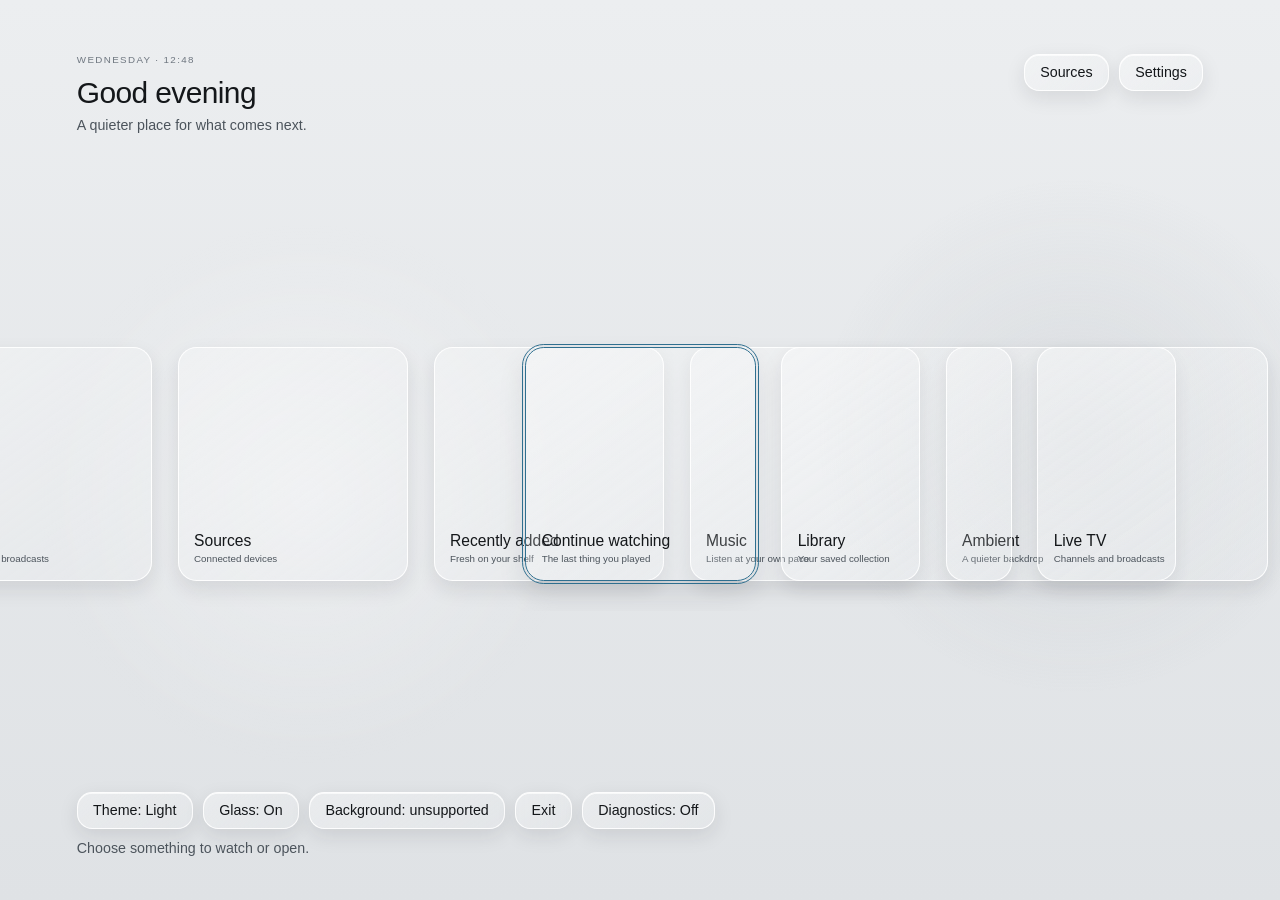
==== exploits/tiz0wn-app/home.html @ 9fcf3613 "Add the glass UI spike and the removal debloat path Glass/focus/exit spike, monochrome redesign, on-" ====
<!doctype html>
<html lang="en">
<head>
<meta charset="utf-8">
<meta name="viewport" content="width=device-width, initial-scale=1">
<title>Home</title>
<link rel="stylesheet" href="ui/tokens.css">
<style>
* { box-sizing: border-box; }
html { font-size: calc(9px + 0.36vw);
  font-size: max(9px, min(calc(9px + 0.36vw), 22px)); }
html, body { min-height: 100%; }
body { margin: 0; min-height: 100vh; color: var(--ui-ink);
  font: var(--ui-weight-light) var(--ui-type-18)/var(--ui-leading-body) var(--ui-font);
  background: linear-gradient(180deg, var(--ui-canvas-top), var(--ui-canvas-bottom)); }
html.transparent, html.transparent body { background: transparent !important; }
.transparent .backdrop { display: none; }
.backdrop { position: fixed; top: 0; right: 0; bottom: 0; left: 0;
  overflow: hidden; pointer-events: none; }
.form { position: absolute; border-radius: 50%; }
.form.one { left: 3vw; top: 25vh; width: 42vw; height: 42vw;
  background: radial-gradient(ellipse, var(--ui-form-one), transparent 72%); }
.form.two { right: -4vw; top: 20vh; width: 40vw; height: 40vw;
  background: radial-gradient(ellipse, var(--ui-form-two), transparent 72%); }
main { position: relative; display: flex; flex-direction: column; min-height: 100vh;
  padding: var(--ui-margin-block) var(--ui-margin-inline) 3rem; }
header { display: flex; align-items: flex-start; justify-content: space-between; }
.heading { min-width: 0; }
.eyebrow { margin: 0 0 var(--ui-space-12); color: var(--ui-meta);
  font: var(--ui-weight-medium) var(--ui-type-13)/var(--ui-leading-eyebrow) var(--ui-font);
  letter-spacing: var(--ui-tracking-wide); text-transform: uppercase; }
h1 { margin: 0; font: var(--ui-weight-light) var(--ui-type-44)/var(--ui-leading-display) var(--ui-font);
  letter-spacing: var(--ui-tracking-tight); }
.subhead { margin: var(--ui-space-8) 0 0; color: var(--ui-secondary);
  font: var(--ui-weight-light) var(--ui-type-16)/var(--ui-leading-body) var(--ui-font); }
.header-actions, .controls { display: flex; flex-wrap: wrap; }
.header-actions { margin-left: var(--ui-space-24); }
.header-actions .pill + .pill, .controls .pill + .pill { margin-left: var(--ui-space-12); }
.pill { min-height: 2.75rem; padding: 0 1.125rem; border: var(--ui-rim-width) solid var(--ui-rim);
  border-radius: var(--ui-radius-pill); color: var(--ui-ink);
  font: var(--ui-weight-medium) var(--ui-type-18)/var(--ui-leading-control) var(--ui-font);
  background: linear-gradient(145deg, var(--ui-fill-top), var(--ui-fill-bottom));
  box-shadow: var(--ui-elevation-control); cursor: pointer; white-space: nowrap; }
.pill:focus, .pill.current, .card:focus, .card.current,
.dialog button:focus, .dialog button.current {
  outline: var(--ui-focus-width) solid var(--ui-accent); outline-offset: var(--ui-focus-offset); }
.content { position: relative; left: calc(-1 * var(--ui-margin-inline));
  display: flex; align-items: center; flex: 1; width: 100vw; min-height: 0;
  margin-top: var(--ui-space-24); }
.viewport { position: relative; overflow: hidden; flex: 1; min-height: 0; }
.shelf { display: flex; flex: 0 0 auto; width: max-content;
  gap: 2vw; padding: 12px 6vw; transition: transform 240ms ease; }
.set { display: flex; flex: 0 0 auto; gap: 2vw; }
.card { position: relative; flex: 0 0 18vw; min-width: 0; display: flex; flex-direction: column;
  justify-content: flex-end; height: 26vh; min-height: 2.75rem;
  margin-top: 2vh; margin-bottom: 2vh;
  padding: var(--ui-space-24);
  border: var(--ui-rim-width) solid var(--ui-rim); border-radius: var(--ui-radius-card);
  color: var(--ui-ink); text-align: left; cursor: pointer;
  font: inherit; background: linear-gradient(145deg, var(--ui-fill-top), var(--ui-fill-bottom));
  box-shadow: var(--ui-elevation-rest); }
.card span { display: block; font: var(--ui-weight-medium) 1.15rem/var(--ui-leading-title) var(--ui-font); }
.card small { display: block; margin-top: .3125rem; color: var(--ui-secondary);
  font: var(--ui-weight-light) .72rem/var(--ui-leading-caption) var(--ui-font);
  white-space: nowrap; overflow: hidden; text-overflow: ellipsis; }
.card:focus, .card.current { z-index: 3; border-color: var(--ui-accent);
  box-shadow: var(--ui-elevation-focus); }
.card.selected, .card.selected:focus { border-color: var(--ui-accent); }
@supports (transform: translateY(-.375rem)) {
  .pill, .dialog button {
    transition: transform var(--ui-motion-focus) var(--ui-motion-easing); }
  .pill:focus, .pill.current, .dialog button:focus, .dialog button.current {
    transform: translateY(-.25rem) scale(1.02); }
}
.controls { margin-top: var(--ui-space-24); }
.status { margin: var(--ui-space-12) 0 0; overflow: hidden; white-space: nowrap;
  text-overflow: ellipsis; color: var(--ui-secondary);
  font: var(--ui-weight-light) var(--ui-type-16)/var(--ui-leading-body) var(--ui-font); }
.diagnostics { margin: var(--ui-space-12) 0 0; overflow: hidden; white-space: nowrap;
  text-overflow: ellipsis;
  color: var(--ui-meta); font: var(--ui-type-11)/1.3 var(--ui-font-diagnostic); }
.diagnostics[hidden], .overlay[hidden] { display: none; }
.no-glass body { background: var(--ui-flat-canvas); }
.no-glass .backdrop { display: none; }
.no-glass .pill, .no-glass .card { background: var(--ui-flat-card); }
.overlay { position: fixed; top: 0; right: 0; bottom: 0; left: 0; z-index: 5;
  display: flex; align-items: center;
  justify-content: center; background: var(--ui-veil); }
.dialog { width: 30rem; max-width: 88vw; padding: 2.5rem;
  border: var(--ui-rim-width) solid var(--ui-rim); border-radius: var(--ui-radius-card);
  background: linear-gradient(145deg, var(--ui-fill-top), var(--ui-fill-bottom)), var(--ui-flat-card);
  box-shadow: var(--ui-elevation-control), var(--ui-elevation-rest); }
.dialog h2 { margin: 0 0 1.75rem;
  font: var(--ui-weight-medium) var(--ui-type-26)/var(--ui-leading-title) var(--ui-font); }
.dialog button { min-height: 2.75rem; padding: .75rem 1.875rem;
  border: var(--ui-rim-width) solid var(--ui-rim); border-radius: var(--ui-radius-confirm-action);
  color: var(--ui-ink); background: var(--ui-flat-card); cursor: pointer;
  font: var(--ui-weight-medium) var(--ui-type-18)/var(--ui-leading-control) var(--ui-font); }
</style>
<script>
(function () {
  function applyRootScale() {
    document.documentElement.style.fontSize = Math.max(9,
      Math.min(9 + window.innerWidth * .0036, 22)) + 'px';
  }
  applyRootScale();
  window.addEventListener('resize', applyRootScale);
}());
</script>
</head>
<body>
<div class="backdrop" aria-hidden="true"><i class="form one"></i><i class="form two"></i></div>
<main>
  <header>
    <div class="heading">
      <p class="eyebrow">Wednesday · 12:48</p>
      <h1>Good evening</h1>
      <p class="subhead">A quieter place for what comes next.</p>
    </div>
    <div class="header-actions" role="group" aria-label="Home navigation">
      <button type="button" class="pill" id="nav-sources">Sources</button>
      <button type="button" class="pill" id="nav-settings">Settings</button>
    </div>
  </header>
  <div class="content">
    <div class="viewport" id="viewport">
      <section class="shelf" id="shelf" aria-label="Home carousel"></section>
    </div>
  </div>
  <div class="controls" role="group" aria-label="Home controls">
    <button type="button" class="pill" id="control-theme" aria-pressed="false">Theme: Light</button>
    <button type="button" class="pill" id="control-glass" aria-pressed="true">Glass: On</button>
    <button type="button" class="pill" id="control-background" aria-pressed="false">Background: Solid</button>
    <button type="button" class="pill" id="control-exit">Exit</button>
    <button type="button" class="pill" id="control-diagnostics" aria-pressed="false">Diagnostics: Off</button>
  </div>
  <p class="status" id="status" aria-live="polite">Choose something to watch or open.</p>
  <p class="diagnostics" id="diagnostics" hidden></p>
</main>
<div class="overlay" id="overlay" hidden role="dialog" aria-modal="true" aria-labelledby="exit-title">
  <div class="dialog"><h2 id="exit-title">Leave home?</h2>
    <button type="button" id="cancel-exit">Cancel</button>
    <button type="button" id="exit">Exit</button>
  </div>
</div>
<script>
(function () {
  var fixtures = [
    {label: 'Continue watching', meta: 'The last thing you played'},
    {label: 'Library', meta: 'Your saved collection'},
    {label: 'Live TV', meta: 'Channels and broadcasts'},
    {label: 'Sources', meta: 'Connected devices'},
    {label: 'Recently added', meta: 'Fresh on your shelf'},
    {label: 'Music', meta: 'Listen at your own pace'},
    {label: 'Ambient', meta: 'A quieter backdrop'}
  ];
  var shelf = document.getElementById('shelf');
  var viewport = document.getElementById('viewport');
  var status = document.getElementById('status');
  var diagnostics = document.getElementById('diagnostics');
  var overlay = document.getElementById('overlay');
  var themeButton = document.getElementById('control-theme');
  var glassButton = document.getElementById('control-glass');
  var backgroundButton = document.getElementById('control-background');
  var diagnosticButton = document.getElementById('control-diagnostics');
  var zones;
  var zoneOrder;
  var dialogFocusables;
  var currentElement;
  var zoneName = 'shelf';
  var zoneIndex = 0;
  var setLength = fixtures.length;
  var wrapTimer;
  var dialogIndex = 0;
  var focusedCard = 0;
  var selectedCard = -1;
  var statusTimer;
  var beforeDialogZone = 'shelf';
  var beforeDialogIndex = 0;
  var theme = 'light';
  var glass = true;
  var transparent = false;
  var sourceSupported = false;
  var sourcePending = false;
  var sourceError = '';
  try {
    sourceSupported = !!(window.tizen && window.tizen.tvwindow &&
      typeof window.tizen.tvwindow.show === 'function');
  } catch (ignored) { sourceSupported = false; }
  function viewInfo() {
    return window.innerWidth + '×' + window.innerHeight + ' dpr=' +
      (window.devicePixelRatio || 1) + ' root=' +
      window.getComputedStyle(document.documentElement).fontSize;
  }
  function logEvent(message) {
    console.log('view: ' + viewInfo() + ' · tvwindow:' +
      (sourceSupported ? 'support' : 'no') + ' · ' + message);
  }
  function registerRemoteKeys() {
    var input;
    try { input = window.tizen && window.tizen.tvinputdevice; } catch (ignored) { return; }
    if (!input) { return; }
    var keys = ['ArrowUp', 'ArrowDown', 'ArrowLeft', 'ArrowRight', 'Enter', 'Back'];
    keys.forEach(function (key) {
      try { input.registerKey(key); } catch (ignored) {}
    });
    try {
      if (input.registerKeyBatch) { input.registerKeyBatch(keys); }
    } catch (ignored) {}
  }
  try {
    if (localStorage.getItem('ui-spike-theme') === 'dark') { theme = 'dark'; }
    if (localStorage.getItem('ui-home-glass') === 'off') { glass = false; }
  } catch (ignored) { /* Storage can be unavailable in a packaged app. */ }
  function setStatus(message, transient) {
    clearTimeout(statusTimer);
    status.textContent = message;
    logEvent(message);
    if (transient) {
      statusTimer = setTimeout(function () {
        status.textContent = selectedCard < 0 ? 'Choose something to watch or open.' :
          fixtures[selectedCard].label + ' selected.';
        logEvent(status.textContent);
      }, 2400);
    }
  }
  function updateDiagnostics() {
    diagnostics.textContent = 'view: ' + viewInfo() + ' · tvwindow:' +
      (sourceSupported ? 'support' : 'no') + ' · ' + fixtures.length +
      ' items · Focus: ' + fixtures[focusedCard].label + ' · Theme: ' + theme +
      ' · Glass: ' + (glass ? 'On' : 'Off') + ' · Background: ' +
      (sourceSupported ? (transparent ? 'Source' : 'Solid') : 'unsupported') +
      (sourceError ? ' · ' + sourceError : '');
  }
  function selectCard(position) {
    var cards = shelf.querySelectorAll('.card');
    if (selectedCard >= 0) {
      for (var old = selectedCard; old < cards.length; old += setLength) {
        cards[old].classList.remove('selected');
        cards[old].setAttribute('aria-pressed', 'false');
      }
    }
    selectedCard = position;
    for (var copy = position; copy < cards.length; copy += setLength) {
      cards[copy].classList.add('selected');
      cards[copy].setAttribute('aria-pressed', 'true');
    }
    setStatus('Opening ' + fixtures[position].label + '…', true);
  }
  function showToggles() {
    document.documentElement.classList.toggle('dark', theme === 'dark');
    document.documentElement.classList.toggle('no-glass', !glass);
    document.documentElement.classList.toggle('transparent', transparent);
    themeButton.textContent = 'Theme: ' + (theme === 'dark' ? 'Dark' : 'Light');
    themeButton.setAttribute('aria-pressed', theme === 'dark' ? 'true' : 'false');
    glassButton.textContent = 'Glass: ' + (glass ? 'On' : 'Off');
    glassButton.setAttribute('aria-pressed', glass ? 'true' : 'false');
    backgroundButton.textContent = 'Background: ' +
      (sourceSupported ? (transparent ? 'Source' : 'Solid') : 'unsupported');
    backgroundButton.setAttribute('aria-pressed', transparent ? 'true' : 'false');
    backgroundButton.setAttribute('aria-disabled', sourceSupported ? 'false' : 'true');
    updateDiagnostics();
    logEvent('Theme: ' + theme + ' · Glass: ' + (glass ? 'On' : 'Off') +
      ' · Background: ' + (sourceSupported ? (transparent ? 'Source' : 'Solid') :
        'unsupported'));
  }
  function toggleTheme() {
    theme = theme === 'light' ? 'dark' : 'light';
    try { localStorage.setItem('ui-spike-theme', theme); } catch (ignored) {}
    showToggles();
  }
  function toggleGlass() {
    glass = !glass;
    try { localStorage.setItem('ui-home-glass', glass ? 'on' : 'off'); } catch (ignored) {}
    showToggles();
  }
  function toggleBackground() {
    if (!sourceSupported || sourcePending) { return; }
    var tvWindow = window.tizen.tvwindow;
    sourcePending = true;
    sourceError = '';
    function failSource(stage, error) {
      sourcePending = false;
      transparent = false;
      sourceError = 'tvwindow ' + stage + ': ' +
        (error && (error.message || error.name) || String(error));
      diagnostics.hidden = false;
      diagnosticButton.textContent = 'Diagnostics: On';
      diagnosticButton.setAttribute('aria-pressed', 'true');
      showToggles();
      logEvent(sourceError);
    }
    if (transparent) {
      try {
        tvWindow.hide(function () {
          sourcePending = false;
          transparent = false;
          showToggles();
        }, function (error) { failSource('hide', error); });
      } catch (error) { failSource('hide', error); }
      return;
    }
    try {
      tvWindow.getRect(function () {
        var rect = ['0', '0', String(window.innerWidth), String(window.innerHeight)];
        try {
          tvWindow.show(function () {
            sourcePending = false;
            transparent = true;
            showToggles();
          }, function (error) { failSource('show', error); }, rect, 'MAIN', 'BEHIND');
        } catch (error) { failSource('show', error); }
      }, function (error) { failSource('getRect', error); });
    } catch (error) { failSource('getRect', error); }
  }
  function openExit() {
    beforeDialogZone = zoneName;
    beforeDialogIndex = zoneIndex;
    overlay.hidden = false;
    setDialogCursor(0);
  }
  function closeExit() {
    overlay.hidden = true;
    setCursor(beforeDialogZone, beforeDialogIndex);
  }
  function leave() {
    try { tizen.application.getCurrentApplication().exit(); }
    catch (ignored) { window.close(); }
  }
  for (var setIndex = 0; setIndex < 3; setIndex++) {
    var set = document.createElement('div');
    set.className = 'set';
    set.setAttribute('role', 'group');
    if (setIndex !== 1) { set.setAttribute('aria-hidden', 'true'); }
    for (var i = 0; i < setLength; i++) {
      (function (position, copy) {
        var card = document.createElement('button');
        var label = document.createElement('span');
        var caption = document.createElement('small');
        card.type = 'button';
        card.className = 'card' + (copy === 1 ? '' : ' card-copy-' + copy);
        card.id = 'card-' + position + (copy === 1 ? '' : '-copy-' + copy);
        card.setAttribute('aria-pressed', 'false');
        label.textContent = fixtures[position].label;
        caption.textContent = fixtures[position].meta;
        card.appendChild(label);
        card.appendChild(caption);
        card.onclick = function () {
          setCursor('shelf', copy * setLength + position);
          selectCard(position);
        };
        set.appendChild(card);
      }(i, setIndex));
    }
    shelf.appendChild(set);
  }
  zones = {
    header: Array.prototype.slice.call(document.querySelectorAll('.header-actions button')),
    shelf: Array.prototype.slice.call(shelf.querySelectorAll('.card')),
    controls: Array.prototype.slice.call(document.querySelectorAll('.controls button'))
  };
  zoneOrder = ['header', 'shelf', 'controls'].filter(function (name) {
    return zones[name].length > 0;
  });
  dialogFocusables = [document.getElementById('cancel-exit'), document.getElementById('exit')];
  function clamp(next, length) { return Math.max(0, Math.min(next, length - 1)); }
  function offsetFor(cardLeft, inset) { return -(cardLeft - inset); }
  function normalisedIndex(index, length) {
    if (index >= length * 2) { index -= length; }
    if (index < length) { index += length; }
    return index;
  }
  function applyOffset() {
    var card = zones.shelf[zoneIndex];
    var inset = (viewport.clientWidth - card.offsetWidth) / 2;
    shelf.style.transform = 'translate3d(' +
      offsetFor(card.offsetLeft, inset) + 'px,0,0)';
  }
  function withoutTransition() {
    shelf.style.transition = 'none';
    applyOffset();
    (window.requestAnimationFrame || function (callback) { setTimeout(callback, 16); })(function () {
      shelf.style.transition = '';
    });
  }
  function normalise() {
    clearTimeout(wrapTimer);
    if (zoneName !== 'shelf') { return; }
    var previous = zoneIndex;
    zoneIndex = normalisedIndex(zoneIndex, setLength);
    if (zoneIndex !== previous) {
      markCurrent(zones.shelf[zoneIndex]);
      withoutTransition();
    }
  }
  function markCurrent(element) {
    if (currentElement) { currentElement.classList.remove('current'); }
    currentElement = element;
    currentElement.classList.add('current');
    try { currentElement.focus({preventScroll: true}); }
    catch (ignored) { try { currentElement.focus(); } catch (ignoredAgain) {} }
  }
  function setCursor(name, next) {
    if (name === 'shelf') {
      if (zoneName !== 'shelf' && next < setLength) { next += setLength; }
      if (next < 0 || next >= zones.shelf.length) {
        normalise();
        next = zoneIndex + (next < 0 ? -1 : 1);
        shelf.offsetWidth;
        shelf.style.transition = '';
      }
    }
    zoneName = name;
    zoneIndex = name === 'shelf' ? next : clamp(next, zones[name].length);
    markCurrent(zones[name][zoneIndex]);
    if (name === 'shelf') {
      focusedCard = zoneIndex % setLength;
      applyOffset();
      clearTimeout(wrapTimer);
      wrapTimer = setTimeout(normalise, 260);
      updateDiagnostics();
    }
  }
  shelf.addEventListener('transitionend', function (event) {
    if (event.target === shelf && event.propertyName === 'transform') { normalise(); }
  });
  function setDialogCursor(next) {
    dialogIndex = clamp(next, dialogFocusables.length);
    markCurrent(dialogFocusables[dialogIndex]);
  }
  zoneOrder.forEach(function (name) {
    zones[name].forEach(function (element, position) {
      element.addEventListener('focus', function () {
        if (overlay.hidden && (zoneName !== name || zoneIndex !== position)) {
          setCursor(name, position);
        }
      });
      element.addEventListener('mouseenter', function () {
        if (overlay.hidden) { setCursor(name, position); }
      });
    });
  });
  for (var d = 0; d < dialogFocusables.length; d++) {
    (function (position) {
      dialogFocusables[position].addEventListener('focus', function () {
        if (!overlay.hidden && dialogIndex !== position) { setDialogCursor(position); }
      });
      dialogFocusables[position].addEventListener('mouseenter', function () {
        if (!overlay.hidden) { setDialogCursor(position); }
      });
    }(d));
  }
  document.getElementById('nav-sources').onclick = function () {
    setStatus('Opening Sources…', true);
  };
  document.getElementById('nav-settings').onclick = function () {
    setStatus('Opening Settings…', true);
  };
  themeButton.onclick = toggleTheme;
  glassButton.onclick = toggleGlass;
  backgroundButton.onclick = toggleBackground;
  diagnosticButton.onclick = function () {
    diagnostics.hidden = !diagnostics.hidden;
    diagnosticButton.textContent = 'Diagnostics: ' + (diagnostics.hidden ? 'Off' : 'On');
    diagnosticButton.setAttribute('aria-pressed', diagnostics.hidden ? 'false' : 'true');
    logEvent(diagnosticButton.textContent);
  };
  window.addEventListener('resize', function () {
    withoutTransition();
    updateDiagnostics();
    logEvent('Viewport resized');
  });
  document.getElementById('control-exit').onclick = openExit;
  document.getElementById('cancel-exit').onclick = closeExit;
  document.getElementById('exit').onclick = leave;
  document.addEventListener('keydown', function (event) {
    var key = event.key || String(event.keyCode);
    var back = key === 'Escape' || key === 'Esc' || key === 'Back' || key === 'Backspace' ||
      event.keyCode === 27 || event.keyCode === 10009;
    if (back) {
      event.preventDefault();
      if (overlay.hidden) { openExit(); } else { closeExit(); }
      return;
    }
    if (!overlay.hidden) {
      if (key === 'ArrowLeft' || key === 'ArrowRight' || key === 'ArrowUp' ||
          key === 'ArrowDown' || event.keyCode === 37 || event.keyCode === 39 ||
          event.keyCode === 38 || event.keyCode === 40) {
        event.preventDefault();
        setDialogCursor(dialogIndex + (key === 'ArrowLeft' || key === 'ArrowUp' ||
          event.keyCode === 37 || event.keyCode === 38 ? -1 : 1));
      } else if (key === 'Enter' || event.keyCode === 13) {
        event.preventDefault(); currentElement.click();
      }
      return;
    }
    if (key === 'Enter' || event.keyCode === 13) {
      event.preventDefault(); currentElement.click(); return;
    }
    if (key === 'ArrowLeft' || event.keyCode === 37) {
      event.preventDefault(); setCursor(zoneName, zoneIndex - 1);
    }
    if (key === 'ArrowRight' || event.keyCode === 39) {
      event.preventDefault(); setCursor(zoneName, zoneIndex + 1);
    }
    if (key === 'ArrowUp' || key === 'ArrowDown' ||
        event.keyCode === 38 || event.keyCode === 40) {
      event.preventDefault();
      var down = key === 'ArrowDown' || event.keyCode === 40;
      var nextZone = zoneOrder.indexOf(zoneName) + (down ? 1 : -1);
      if (nextZone >= 0 && nextZone < zoneOrder.length) {
        setCursor(zoneOrder[nextZone], zoneIndex);
      }
    }
  });
  showToggles();
  registerRemoteKeys();
  setCursor('shelf', setLength);
}());
</script>
</body>
</html>
---- exploits/tiz0wn-app/ui/tokens.css ----
:root {
  --ui-canvas-top: #eceef0;
  --ui-canvas-bottom: #dfe2e5;
  --ui-form-one: rgba(255,255,255,.34);
  --ui-form-two: rgba(185,191,197,.28);
  --ui-fill-top: rgba(255,255,255,.30);
  --ui-fill-bottom: rgba(246,248,250,.16);
  --ui-rim: rgba(255,255,255,.9);
  --ui-highlight: rgba(255,255,255,.9);
  --ui-ink: #14171a;
  --ui-secondary: #4c545c;
  --ui-meta: #6f7780;
  --ui-accent: #2f6f8f;
  --ui-shadow: rgba(28,32,38,.10);
  --ui-flat-card: #f6f7f8;
  --ui-flat-canvas: #e4e6e9;
  --ui-veil: rgba(28,32,38,.28);

  --ui-font: -apple-system, "Segoe UI", Arial, sans-serif;
  --ui-font-diagnostic: ui-monospace, SFMono-Regular, Consolas, monospace;
  --ui-type-44: 2.2rem;
  --ui-type-26: 1.35rem;
  --ui-type-18: 1.05rem;
  --ui-type-16: 1.05rem;
  --ui-type-13: .72rem;
  --ui-type-11: .72rem;
  --ui-weight-light: 300;
  --ui-weight-medium: 500;
  --ui-tracking-tight: -.02em;
  --ui-tracking-wide: .14em;
  --ui-leading-display: 1.12;
  --ui-leading-body: 1.4;
  --ui-leading-title: 1.05;
  --ui-leading-eyebrow: 1.2;
  --ui-leading-control: 1.3;
  --ui-leading-caption: 1.1;

  --ui-space-4: .25rem;
  --ui-space-8: .5rem;
  --ui-space-12: .75rem;
  --ui-space-16: 1rem;
  --ui-space-24: 1.125rem;
  --ui-space-30: 1.375rem;
  --ui-space-44: 2.0625rem;
  --ui-margin-block: 6vh;
  --ui-margin-inline: 6vw;

  --ui-radius-card: 1.375rem;
  --ui-radius-hero: 1.75rem;
  --ui-radius-pill: 1.125rem;
  --ui-radius-confirm-action: .875rem;
  --ui-rim-width: .0625rem;
  --ui-focus-offset: .1875rem;
  --ui-focus-width: .125rem;
  --ui-elevation-rest: 0 .625rem 1.5rem var(--ui-shadow);
  --ui-elevation-focus: 0 1rem 2.125rem var(--ui-shadow);
  --ui-elevation-control: inset 0 .0625rem 0 var(--ui-highlight), 0 .5rem 1.5rem var(--ui-shadow);
  --ui-grain-opacity: .035;

  --ui-motion-focus: 200ms;
  --ui-motion-240: 240ms;
  --ui-motion-easing: cubic-bezier(.22,.61,.36,1);
}

.dark {
  --ui-canvas-top: #0d0f12;
  --ui-canvas-bottom: #16191d;
  --ui-form-one: rgba(255,255,255,.08);
  --ui-form-two: rgba(91,106,120,.22);
  --ui-fill-top: rgba(255,255,255,.13);
  --ui-fill-bottom: rgba(255,255,255,.05);
  --ui-rim: rgba(255,255,255,.20);
  --ui-highlight: rgba(255,255,255,.20);
  --ui-ink: #f2f4f6;
  --ui-secondary: #b3bac1;
  --ui-meta: #858d95;
  --ui-accent: #8ec3dc;
  --ui-shadow: rgba(0,0,0,.45);
  --ui-flat-card: #1c2025;
  --ui-flat-canvas: #0d0f12;
  --ui-veil: rgba(0,0,0,.45);

  --ui-font: -apple-system, "Segoe UI", Arial, sans-serif;
  --ui-font-diagnostic: ui-monospace, SFMono-Regular, Consolas, monospace;
  --ui-type-44: 2.2rem;
  --ui-type-26: 1.35rem;
  --ui-type-18: 1.05rem;
  --ui-type-16: 1.05rem;
  --ui-type-13: .72rem;
  --ui-type-11: .72rem;
  --ui-weight-light: 300;
  --ui-weight-medium: 500;
  --ui-tracking-tight: -.02em;
  --ui-tracking-wide: .14em;
  --ui-leading-display: 1.12;
  --ui-leading-body: 1.4;
  --ui-leading-title: 1.05;
  --ui-leading-eyebrow: 1.2;
  --ui-leading-control: 1.3;
  --ui-leading-caption: 1.1;

  --ui-space-4: .25rem;
  --ui-space-8: .5rem;
  --ui-space-12: .75rem;
  --ui-space-16: 1rem;
  --ui-space-24: 1.125rem;
  --ui-space-30: 1.375rem;
  --ui-space-44: 2.0625rem;
  --ui-margin-block: 6vh;
  --ui-margin-inline: 6vw;

  --ui-radius-card: 1.375rem;
  --ui-radius-hero: 1.75rem;
  --ui-radius-pill: 1.125rem;
  --ui-radius-confirm-action: .875rem;
  --ui-rim-width: .0625rem;
  --ui-focus-offset: .1875rem;
  --ui-focus-width: .125rem;
  --ui-elevation-rest: 0 .625rem 1.5rem var(--ui-shadow);
  --ui-elevation-focus: 0 1rem 2.125rem var(--ui-shadow);
  --ui-elevation-control: inset 0 .0625rem 0 var(--ui-highlight), 0 .5rem 1.5rem var(--ui-shadow);
  --ui-grain-opacity: .035;

  --ui-motion-focus: 200ms;
  --ui-motion-240: 240ms;
  --ui-motion-easing: cubic-bezier(.22,.61,.36,1);
}
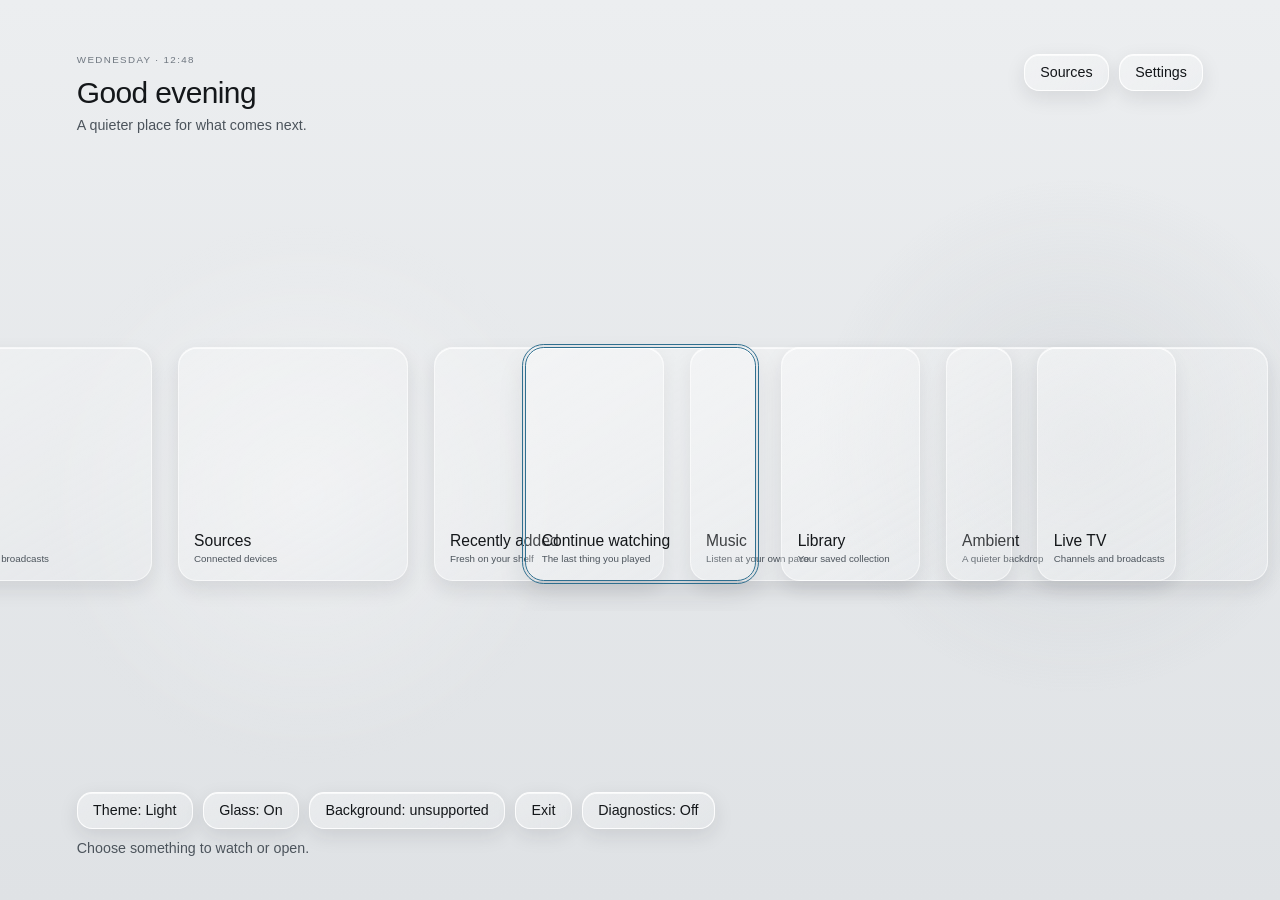
==== commit 1fa7fa3b: "Richer glass UI and faster carousel on the Q60T Design (richer glass, per chosen direction): - three" ====
--- a/exploits/tiz0wn-app/home.html
+++ b/exploits/tiz0wn-app/home.html
@@ -16,7 +16,10 @@
 html.transparent, html.transparent body { background: transparent !important; }
 .transparent .backdrop { display: none; }
 .backdrop { position: fixed; top: 0; right: 0; bottom: 0; left: 0;
-  overflow: hidden; pointer-events: none; }
+  overflow: hidden; pointer-events: none;
+  /* Own compositor layer: the big gradient forms paint once and are never
+     repainted when a card focuses or a theme/glass toggle fires. */
+  transform: translateZ(0); }
 .form { position: absolute; border-radius: 50%; }
 .form.one { left: 3vw; top: 25vh; width: 42vw; height: 42vw;
   background: radial-gradient(ellipse, var(--ui-form-one), transparent 72%); }
@@ -39,7 +42,7 @@
 .pill { min-height: 2.75rem; padding: 0 1.125rem; border: var(--ui-rim-width) solid var(--ui-rim);
   border-radius: var(--ui-radius-pill); color: var(--ui-ink);
   font: var(--ui-weight-medium) var(--ui-type-18)/var(--ui-leading-control) var(--ui-font);
-  background: linear-gradient(145deg, var(--ui-fill-top), var(--ui-fill-bottom));
+  background: linear-gradient(150deg, var(--ui-fill-top), var(--ui-fill-mid) 55%, var(--ui-fill-bottom));
   box-shadow: var(--ui-elevation-control); cursor: pointer; white-space: nowrap; }
 .pill:focus, .pill.current, .card:focus, .card.current,
 .dialog button:focus, .dialog button.current {
@@ -49,28 +52,30 @@
   margin-top: var(--ui-space-24); }
 .viewport { position: relative; overflow: hidden; flex: 1; min-height: 0; }
 .shelf { display: flex; flex: 0 0 auto; width: max-content;
-  gap: 2vw; padding: 12px 6vw; transition: transform 240ms ease; }
-.set { display: flex; flex: 0 0 auto; gap: 2vw; }
+  padding: 12px 6vw; transition: transform 240ms ease; will-change: transform; }
+.set { display: flex; flex: 0 0 auto; }
 .card { position: relative; flex: 0 0 18vw; min-width: 0; display: flex; flex-direction: column;
   justify-content: flex-end; height: 26vh; min-height: 2.75rem;
-  margin-top: 2vh; margin-bottom: 2vh;
+  /* 2vw right margin spaces the cards: flexbox gap is unsupported on the TV's Chromium 69. */
+  margin: 2vh 2vw 2vh 0;
   padding: var(--ui-space-24);
-  border: var(--ui-rim-width) solid var(--ui-rim); border-radius: var(--ui-radius-card);
+  border: var(--ui-rim-width) solid var(--ui-rim-soft); border-radius: var(--ui-radius-card);
   color: var(--ui-ink); text-align: left; cursor: pointer;
-  font: inherit; background: linear-gradient(145deg, var(--ui-fill-top), var(--ui-fill-bottom));
-  box-shadow: var(--ui-elevation-rest); }
+  font: inherit;
+  background: linear-gradient(150deg, var(--ui-fill-top), var(--ui-fill-mid) 55%, var(--ui-fill-bottom));
+  box-shadow: inset 0 var(--ui-rim-width) 0 var(--ui-highlight), var(--ui-elevation-rest); }
 .card span { display: block; font: var(--ui-weight-medium) 1.15rem/var(--ui-leading-title) var(--ui-font); }
 .card small { display: block; margin-top: .3125rem; color: var(--ui-secondary);
   font: var(--ui-weight-light) .72rem/var(--ui-leading-caption) var(--ui-font);
   white-space: nowrap; overflow: hidden; text-overflow: ellipsis; }
 .card:focus, .card.current { z-index: 3; border-color: var(--ui-accent);
-  box-shadow: var(--ui-elevation-focus); }
+  box-shadow: inset 0 var(--ui-rim-width) 0 var(--ui-highlight), var(--ui-elevation-focus); }
 .card.selected, .card.selected:focus { border-color: var(--ui-accent); }
 @supports (transform: translateY(-.375rem)) {
   .pill, .dialog button {
     transition: transform var(--ui-motion-focus) var(--ui-motion-easing); }
   .pill:focus, .pill.current, .dialog button:focus, .dialog button.current {
-    transform: translateY(-.25rem) scale(1.02); }
+    transform: translateY(-.375rem) scale(1.035); }
 }
 .controls { margin-top: var(--ui-space-24); }
 .status { margin: var(--ui-space-12) 0 0; overflow: hidden; white-space: nowrap;
@@ -88,7 +93,7 @@
   justify-content: center; background: var(--ui-veil); }
 .dialog { width: 30rem; max-width: 88vw; padding: 2.5rem;
   border: var(--ui-rim-width) solid var(--ui-rim); border-radius: var(--ui-radius-card);
-  background: linear-gradient(145deg, var(--ui-fill-top), var(--ui-fill-bottom)), var(--ui-flat-card);
+  background: linear-gradient(150deg, var(--ui-fill-top), var(--ui-fill-mid) 55%, var(--ui-fill-bottom)), var(--ui-flat-card);
   box-shadow: var(--ui-elevation-control), var(--ui-elevation-rest); }
 .dialog h2 { margin: 0 0 1.75rem;
   font: var(--ui-weight-medium) var(--ui-type-26)/var(--ui-leading-title) var(--ui-font); }
@@ -341,6 +346,8 @@
         card.className = 'card' + (copy === 1 ? '' : ' card-copy-' + copy);
         card.id = 'card-' + position + (copy === 1 ? '' : '-copy-' + copy);
         card.setAttribute('aria-pressed', 'false');
+        // Clone sets are aria-hidden decoration; keep them out of the tab order.
+        if (copy !== 1) { card.setAttribute('tabindex', '-1'); }
         label.textContent = fixtures[position].label;
         caption.textContent = fixtures[position].meta;
         card.appendChild(label);
@@ -370,11 +377,20 @@
     if (index < length) { index += length; }
     return index;
   }
+  var cardLefts = [];
+  var cardWidth = 0;
+  var viewportWidth = 0;
+  // Measure the carousel geometry once, and again only on resize, so a key move
+  // never forces a synchronous layout: navigation then only writes a transform.
+  function measureCarousel() {
+    viewportWidth = viewport.clientWidth;
+    cardWidth = zones.shelf.length ? zones.shelf[0].offsetWidth : 0;
+    cardLefts = zones.shelf.map(function (card) { return card.offsetLeft; });
+  }
   function applyOffset() {
-    var card = zones.shelf[zoneIndex];
-    var inset = (viewport.clientWidth - card.offsetWidth) / 2;
+    var inset = (viewportWidth - cardWidth) / 2;
     shelf.style.transform = 'translate3d(' +
-      offsetFor(card.offsetLeft, inset) + 'px,0,0)';
+      offsetFor(cardLefts[zoneIndex], inset) + 'px,0,0)';
   }
   function withoutTransition() {
     shelf.style.transition = 'none';
@@ -466,6 +482,7 @@
     logEvent(diagnosticButton.textContent);
   };
   window.addEventListener('resize', function () {
+    measureCarousel();
     withoutTransition();
     updateDiagnostics();
     logEvent('Viewport resized');
@@ -515,6 +532,7 @@
   });
   showToggles();
   registerRemoteKeys();
+  measureCarousel();
   setCursor('shelf', setLength);
 }());
 </script>
--- a/exploits/tiz0wn-app/ui/tokens.css
+++ b/exploits/tiz0wn-app/ui/tokens.css
@@ -6,6 +6,8 @@
   --ui-fill-top: rgba(255,255,255,.30);
   --ui-fill-bottom: rgba(246,248,250,.16);
   --ui-rim: rgba(255,255,255,.9);
+  --ui-rim-soft: rgba(255,255,255,.55);
+  --ui-fill-mid: rgba(255,255,255,.22);
   --ui-highlight: rgba(255,255,255,.9);
   --ui-ink: #14171a;
   --ui-secondary: #4c545c;
@@ -70,6 +72,8 @@
   --ui-fill-top: rgba(255,255,255,.13);
   --ui-fill-bottom: rgba(255,255,255,.05);
   --ui-rim: rgba(255,255,255,.20);
+  --ui-rim-soft: rgba(255,255,255,.12);
+  --ui-fill-mid: rgba(255,255,255,.09);
   --ui-highlight: rgba(255,255,255,.20);
   --ui-ink: #f2f4f6;
   --ui-secondary: #b3bac1;
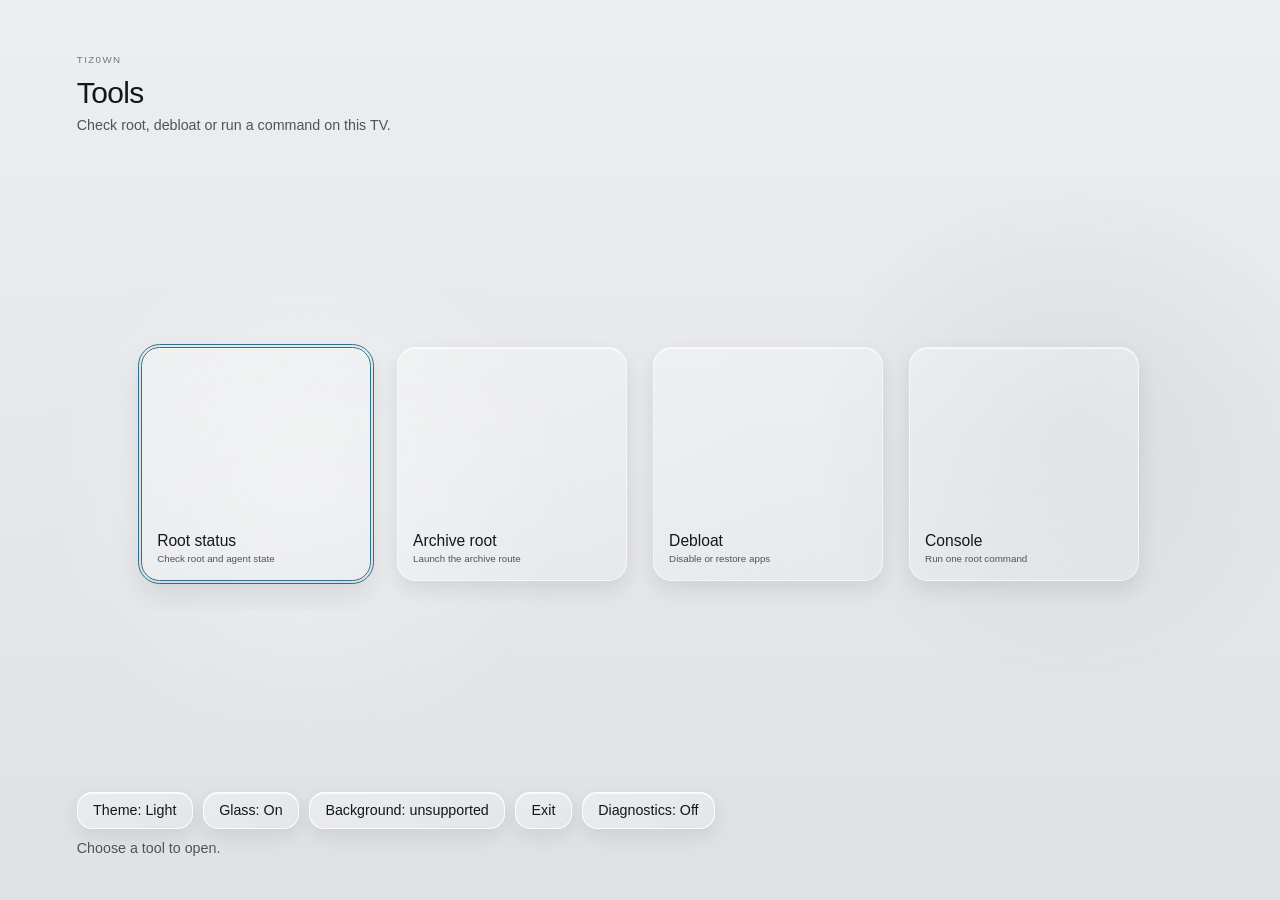
==== commit 2163abe8: "Add a friendly tools page for the app's real features One page, tools.html, reachable three ways: th" ====
--- a/exploits/tiz0wn-app/home.html
+++ b/exploits/tiz0wn-app/home.html
@@ -3,7 +3,7 @@
 <head>
 <meta charset="utf-8">
 <meta name="viewport" content="width=device-width, initial-scale=1">
-<title>Home</title>
+<title>tiz0wn</title>
 <link rel="stylesheet" href="ui/tokens.css">
 <style>
 * { box-sizing: border-box; }
@@ -36,9 +36,8 @@
   letter-spacing: var(--ui-tracking-tight); }
 .subhead { margin: var(--ui-space-8) 0 0; color: var(--ui-secondary);
   font: var(--ui-weight-light) var(--ui-type-16)/var(--ui-leading-body) var(--ui-font); }
-.header-actions, .controls { display: flex; flex-wrap: wrap; }
-.header-actions { margin-left: var(--ui-space-24); }
-.header-actions .pill + .pill, .controls .pill + .pill { margin-left: var(--ui-space-12); }
+.controls { display: flex; flex-wrap: wrap; }
+.controls .pill + .pill { margin-left: var(--ui-space-12); }
 .pill { min-height: 2.75rem; padding: 0 1.125rem; border: var(--ui-rim-width) solid var(--ui-rim);
   border-radius: var(--ui-radius-pill); color: var(--ui-ink);
   font: var(--ui-weight-medium) var(--ui-type-18)/var(--ui-leading-control) var(--ui-font);
@@ -51,9 +50,8 @@
   display: flex; align-items: center; flex: 1; width: 100vw; min-height: 0;
   margin-top: var(--ui-space-24); }
 .viewport { position: relative; overflow: hidden; flex: 1; min-height: 0; }
-.shelf { display: flex; flex: 0 0 auto; width: max-content;
-  padding: 12px 6vw; transition: transform 240ms ease; will-change: transform; }
-.set { display: flex; flex: 0 0 auto; }
+/* Static centered row; the extra 2vw left padding offsets the last card's right margin. */
+.shelf { display: flex; justify-content: center; padding: 12px 6vw 12px 8vw; }
 .card { position: relative; flex: 0 0 18vw; min-width: 0; display: flex; flex-direction: column;
   justify-content: flex-end; height: 26vh; min-height: 2.75rem;
   /* 2vw right margin spaces the cards: flexbox gap is unsupported on the TV's Chromium 69. */
@@ -118,18 +116,14 @@
 <main>
   <header>
     <div class="heading">
-      <p class="eyebrow">Wednesday · 12:48</p>
-      <h1>Good evening</h1>
-      <p class="subhead">A quieter place for what comes next.</p>
-    </div>
-    <div class="header-actions" role="group" aria-label="Home navigation">
-      <button type="button" class="pill" id="nav-sources">Sources</button>
-      <button type="button" class="pill" id="nav-settings">Settings</button>
+      <p class="eyebrow">tiz0wn</p>
+      <h1>Tools</h1>
+      <p class="subhead">Check root, debloat or run a command on this TV.</p>
     </div>
   </header>
   <div class="content">
     <div class="viewport" id="viewport">
-      <section class="shelf" id="shelf" aria-label="Home carousel"></section>
+      <section class="shelf" id="shelf" aria-label="Tools"></section>
     </div>
   </div>
   <div class="controls" role="group" aria-label="Home controls">
@@ -139,7 +133,7 @@
     <button type="button" class="pill" id="control-exit">Exit</button>
     <button type="button" class="pill" id="control-diagnostics" aria-pressed="false">Diagnostics: Off</button>
   </div>
-  <p class="status" id="status" aria-live="polite">Choose something to watch or open.</p>
+  <p class="status" id="status" aria-live="polite">Choose a tool to open.</p>
   <p class="diagnostics" id="diagnostics" hidden></p>
 </main>
 <div class="overlay" id="overlay" hidden role="dialog" aria-modal="true" aria-labelledby="exit-title">
@@ -151,16 +145,12 @@
 <script>
 (function () {
   var fixtures = [
-    {label: 'Continue watching', meta: 'The last thing you played'},
-    {label: 'Library', meta: 'Your saved collection'},
-    {label: 'Live TV', meta: 'Channels and broadcasts'},
-    {label: 'Sources', meta: 'Connected devices'},
-    {label: 'Recently added', meta: 'Fresh on your shelf'},
-    {label: 'Music', meta: 'Listen at your own pace'},
-    {label: 'Ambient', meta: 'A quieter backdrop'}
+    {id: 'root', label: 'Root status', meta: 'Check root and agent state'},
+    {id: 'archive', label: 'Archive root', meta: 'Launch the archive route'},
+    {id: 'debloat', label: 'Debloat', meta: 'Disable or restore apps'},
+    {id: 'console', label: 'Console', meta: 'Run one root command'}
   ];
   var shelf = document.getElementById('shelf');
-  var viewport = document.getElementById('viewport');
   var status = document.getElementById('status');
   var diagnostics = document.getElementById('diagnostics');
   var overlay = document.getElementById('overlay');
@@ -174,8 +164,6 @@
   var currentElement;
   var zoneName = 'shelf';
   var zoneIndex = 0;
-  var setLength = fixtures.length;
-  var wrapTimer;
   var dialogIndex = 0;
   var focusedCard = 0;
   var selectedCard = -1;
@@ -223,7 +211,7 @@
     logEvent(message);
     if (transient) {
       statusTimer = setTimeout(function () {
-        status.textContent = selectedCard < 0 ? 'Choose something to watch or open.' :
+        status.textContent = selectedCard < 0 ? 'Choose a tool to open.' :
           fixtures[selectedCard].label + ' selected.';
         logEvent(status.textContent);
       }, 2400);
@@ -240,17 +228,14 @@
   function selectCard(position) {
     var cards = shelf.querySelectorAll('.card');
     if (selectedCard >= 0) {
-      for (var old = selectedCard; old < cards.length; old += setLength) {
-        cards[old].classList.remove('selected');
-        cards[old].setAttribute('aria-pressed', 'false');
-      }
+      cards[selectedCard].classList.remove('selected');
+      cards[selectedCard].setAttribute('aria-pressed', 'false');
     }
     selectedCard = position;
-    for (var copy = position; copy < cards.length; copy += setLength) {
-      cards[copy].classList.add('selected');
-      cards[copy].setAttribute('aria-pressed', 'true');
-    }
+    cards[position].classList.add('selected');
+    cards[position].setAttribute('aria-pressed', 'true');
     setStatus('Opening ' + fixtures[position].label + '…', true);
+    window.location.href = 'tools.html#' + fixtures[position].id;
   }
   function showToggles() {
     document.documentElement.classList.toggle('dark', theme === 'dark');
@@ -332,83 +317,31 @@
     try { tizen.application.getCurrentApplication().exit(); }
     catch (ignored) { window.close(); }
   }
-  for (var setIndex = 0; setIndex < 3; setIndex++) {
-    var set = document.createElement('div');
-    set.className = 'set';
-    set.setAttribute('role', 'group');
-    if (setIndex !== 1) { set.setAttribute('aria-hidden', 'true'); }
-    for (var i = 0; i < setLength; i++) {
-      (function (position, copy) {
-        var card = document.createElement('button');
-        var label = document.createElement('span');
-        var caption = document.createElement('small');
-        card.type = 'button';
-        card.className = 'card' + (copy === 1 ? '' : ' card-copy-' + copy);
-        card.id = 'card-' + position + (copy === 1 ? '' : '-copy-' + copy);
-        card.setAttribute('aria-pressed', 'false');
-        // Clone sets are aria-hidden decoration; keep them out of the tab order.
-        if (copy !== 1) { card.setAttribute('tabindex', '-1'); }
-        label.textContent = fixtures[position].label;
-        caption.textContent = fixtures[position].meta;
-        card.appendChild(label);
-        card.appendChild(caption);
-        card.onclick = function () {
-          setCursor('shelf', copy * setLength + position);
-          selectCard(position);
-        };
-        set.appendChild(card);
-      }(i, setIndex));
-    }
-    shelf.appendChild(set);
-  }
+  fixtures.forEach(function (fixture, position) {
+    var card = document.createElement('button');
+    var label = document.createElement('span');
+    var caption = document.createElement('small');
+    card.type = 'button';
+    card.className = 'card';
+    card.id = 'card-' + position;
+    card.setAttribute('aria-pressed', 'false');
+    label.textContent = fixture.label;
+    caption.textContent = fixture.meta;
+    card.appendChild(label);
+    card.appendChild(caption);
+    card.onclick = function () {
+      setCursor('shelf', position);
+      selectCard(position);
+    };
+    shelf.appendChild(card);
+  });
   zones = {
-    header: Array.prototype.slice.call(document.querySelectorAll('.header-actions button')),
     shelf: Array.prototype.slice.call(shelf.querySelectorAll('.card')),
     controls: Array.prototype.slice.call(document.querySelectorAll('.controls button'))
   };
-  zoneOrder = ['header', 'shelf', 'controls'].filter(function (name) {
-    return zones[name].length > 0;
-  });
+  zoneOrder = ['shelf', 'controls'];
   dialogFocusables = [document.getElementById('cancel-exit'), document.getElementById('exit')];
   function clamp(next, length) { return Math.max(0, Math.min(next, length - 1)); }
-  function offsetFor(cardLeft, inset) { return -(cardLeft - inset); }
-  function normalisedIndex(index, length) {
-    if (index >= length * 2) { index -= length; }
-    if (index < length) { index += length; }
-    return index;
-  }
-  var cardLefts = [];
-  var cardWidth = 0;
-  var viewportWidth = 0;
-  // Measure the carousel geometry once, and again only on resize, so a key move
-  // never forces a synchronous layout: navigation then only writes a transform.
-  function measureCarousel() {
-    viewportWidth = viewport.clientWidth;
-    cardWidth = zones.shelf.length ? zones.shelf[0].offsetWidth : 0;
-    cardLefts = zones.shelf.map(function (card) { return card.offsetLeft; });
-  }
-  function applyOffset() {
-    var inset = (viewportWidth - cardWidth) / 2;
-    shelf.style.transform = 'translate3d(' +
-      offsetFor(cardLefts[zoneIndex], inset) + 'px,0,0)';
-  }
-  function withoutTransition() {
-    shelf.style.transition = 'none';
-    applyOffset();
-    (window.requestAnimationFrame || function (callback) { setTimeout(callback, 16); })(function () {
-      shelf.style.transition = '';
-    });
-  }
-  function normalise() {
-    clearTimeout(wrapTimer);
-    if (zoneName !== 'shelf') { return; }
-    var previous = zoneIndex;
-    zoneIndex = normalisedIndex(zoneIndex, setLength);
-    if (zoneIndex !== previous) {
-      markCurrent(zones.shelf[zoneIndex]);
-      withoutTransition();
-    }
-  }
   function markCurrent(element) {
     if (currentElement) { currentElement.classList.remove('current'); }
     currentElement = element;
@@ -417,29 +350,14 @@
     catch (ignored) { try { currentElement.focus(); } catch (ignoredAgain) {} }
   }
   function setCursor(name, next) {
-    if (name === 'shelf') {
-      if (zoneName !== 'shelf' && next < setLength) { next += setLength; }
-      if (next < 0 || next >= zones.shelf.length) {
-        normalise();
-        next = zoneIndex + (next < 0 ? -1 : 1);
-        shelf.offsetWidth;
-        shelf.style.transition = '';
-      }
-    }
     zoneName = name;
-    zoneIndex = name === 'shelf' ? next : clamp(next, zones[name].length);
+    zoneIndex = clamp(next, zones[name].length);
     markCurrent(zones[name][zoneIndex]);
     if (name === 'shelf') {
-      focusedCard = zoneIndex % setLength;
-      applyOffset();
-      clearTimeout(wrapTimer);
-      wrapTimer = setTimeout(normalise, 260);
+      focusedCard = zoneIndex;
       updateDiagnostics();
     }
   }
-  shelf.addEventListener('transitionend', function (event) {
-    if (event.target === shelf && event.propertyName === 'transform') { normalise(); }
-  });
   function setDialogCursor(next) {
     dialogIndex = clamp(next, dialogFocusables.length);
     markCurrent(dialogFocusables[dialogIndex]);
@@ -466,12 +384,6 @@
       });
     }(d));
   }
-  document.getElementById('nav-sources').onclick = function () {
-    setStatus('Opening Sources…', true);
-  };
-  document.getElementById('nav-settings').onclick = function () {
-    setStatus('Opening Settings…', true);
-  };
   themeButton.onclick = toggleTheme;
   glassButton.onclick = toggleGlass;
   backgroundButton.onclick = toggleBackground;
@@ -482,8 +394,6 @@
     logEvent(diagnosticButton.textContent);
   };
   window.addEventListener('resize', function () {
-    measureCarousel();
-    withoutTransition();
     updateDiagnostics();
     logEvent('Viewport resized');
   });
@@ -532,8 +442,7 @@
   });
   showToggles();
   registerRemoteKeys();
-  measureCarousel();
-  setCursor('shelf', setLength);
+  setCursor('shelf', 0);
 }());
 </script>
 </body>
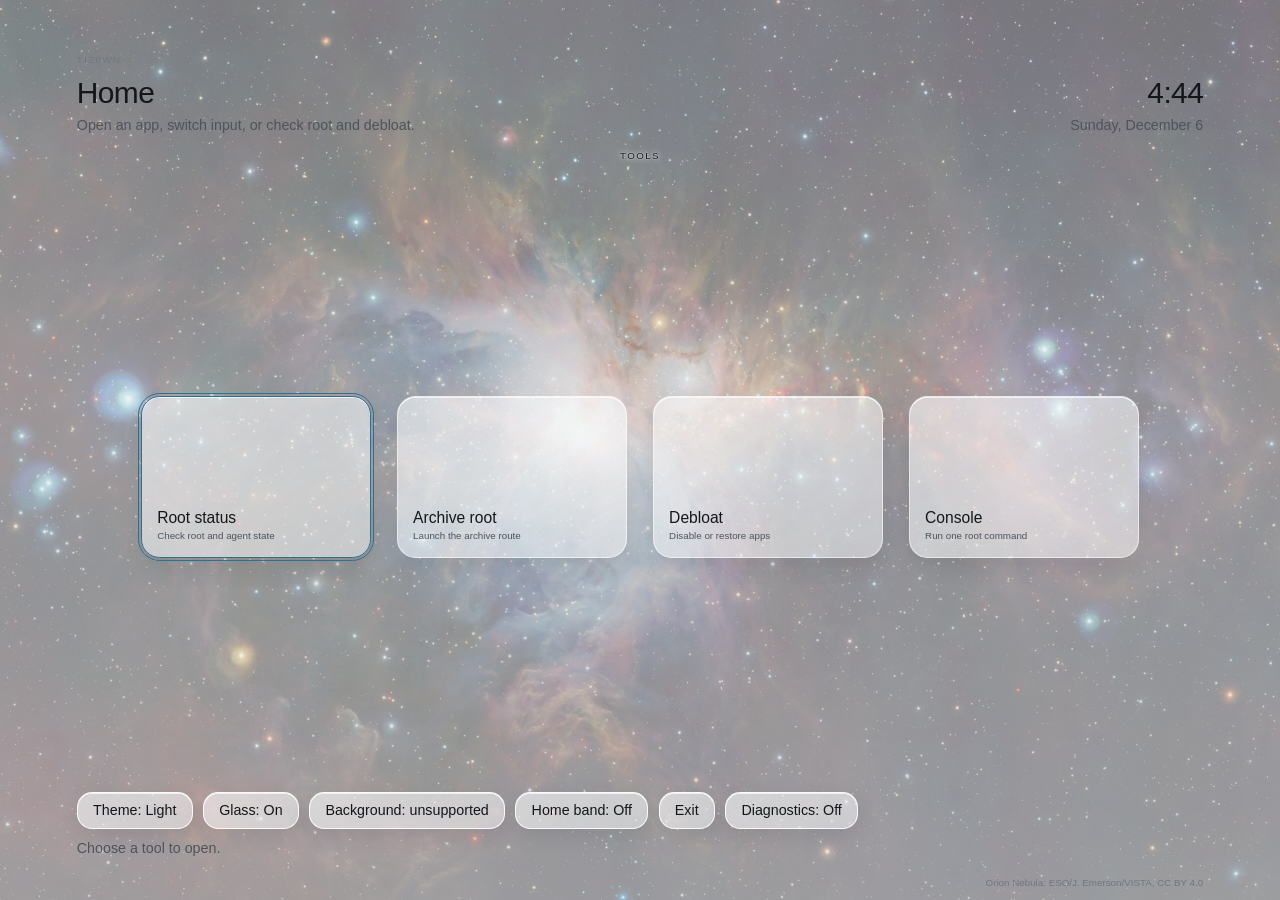
==== commit 40256bf7: "Adapt arn0-tv home screen and scaffold the Home-band trial Home screen (exploits/tiz0wn-app/home.htm" ====
--- a/exploits/tiz0wn-app/home.html
+++ b/exploits/tiz0wn-app/home.html
@@ -19,12 +19,51 @@
   overflow: hidden; pointer-events: none;
   /* Own compositor layer: the big gradient forms paint once and are never
      repainted when a card focuses or a theme/glass toggle fires. */
-  transform: translateZ(0); }
-.form { position: absolute; border-radius: 50%; }
-.form.one { left: 3vw; top: 25vh; width: 42vw; height: 42vw;
-  background: radial-gradient(ellipse, var(--ui-form-one), transparent 72%); }
-.form.two { right: -4vw; top: 20vh; width: 40vw; height: 40vw;
-  background: radial-gradient(ellipse, var(--ui-form-two), transparent 72%); }
+  transform: translateZ(0);
+  /* 1920 px copy of assets/eso1006a.jpg; the 4000 px original is too large to decode on the TV. */
+  background: var(--ui-canvas-bottom) url(assets/eso1006a-1920.jpg) center 45% / cover no-repeat; }
+/* Theme scrim keeps text over the bright nebula core at 4.5:1. */
+.backdrop:after { content: ''; position: absolute; top: 0; right: 0; bottom: 0; left: 0;
+  background: linear-gradient(180deg, var(--ui-photo-scrim-top), var(--ui-photo-scrim-bottom)); }
+.credit { position: fixed; right: var(--ui-margin-inline); bottom: var(--ui-space-12); margin: 0;
+  color: var(--ui-meta); font: var(--ui-type-11)/1.3 var(--ui-font); }
+.clock { text-align: right; }
+.clock h1 { font-variant-numeric: tabular-nums; }
+/* Ink plus a canvas halo: row titles sit on the scrim alone, over the nebula core. */
+.rail-title { margin: var(--ui-space-16) 0 0; text-align: center; color: var(--ui-ink);
+  text-shadow: 0 0 .5rem var(--ui-canvas-top), 0 0 .125rem var(--ui-canvas-top);
+  font: var(--ui-weight-medium) var(--ui-type-13)/var(--ui-leading-eyebrow) var(--ui-font);
+  letter-spacing: var(--ui-tracking-wide); text-transform: uppercase; }
+/* Same centering as .shelf; 1.5vw extra left padding offsets the last tile's right margin. */
+.rail { display: flex; justify-content: center; padding: 0 6vw 0 7.5vw; }
+.rail[hidden], .rail-title[hidden] { display: none; }
+.tile { position: relative; flex: 0 0 9vw; min-width: 0; height: 15vh; min-height: 2.75rem;
+  display: flex; flex-direction: column; align-items: center; justify-content: center;
+  margin: 1vh 1.5vw 1vh 0; padding: var(--ui-space-12);
+  border: var(--ui-rim-width) solid var(--ui-rim-soft); border-radius: var(--ui-radius-card);
+  color: var(--ui-ink); cursor: pointer; font: inherit;
+  background: linear-gradient(150deg, var(--ui-fill-top), var(--ui-fill-mid) 55%, var(--ui-fill-bottom)), var(--ui-glass-base);
+  box-shadow: inset 0 var(--ui-rim-width) 0 var(--ui-highlight), var(--ui-elevation-rest); }
+.tile .glyph { display: block; width: 7vh; height: 7vh; border-radius: 50%;
+  border: var(--ui-rim-width) solid var(--ui-rim-soft); background: var(--ui-fill-mid);
+  font: var(--ui-weight-medium) var(--ui-type-26)/7vh var(--ui-font); text-align: center; }
+.tile img.glyph { border: 0; background: none; object-fit: contain; }
+.tile span { display: block; max-width: 100%; margin-top: var(--ui-space-8);
+  overflow: hidden; white-space: nowrap; text-overflow: ellipsis;
+  font: var(--ui-weight-medium) .8rem/var(--ui-leading-title) var(--ui-font); }
+.tile.input { flex-basis: 13vw; height: 10vh; align-items: flex-start; justify-content: flex-end; }
+.tile.input span { margin-top: 0; font-size: 1rem; }
+.tile small { display: block; margin-top: .3125rem; color: var(--ui-secondary);
+  font: var(--ui-weight-light) .72rem/var(--ui-leading-caption) var(--ui-font); }
+.tile:focus, .tile.current { z-index: 3; border-color: var(--ui-accent); outline: var(--ui-focus-width) solid var(--ui-accent);
+  outline-offset: var(--ui-focus-offset);
+  box-shadow: inset 0 var(--ui-rim-width) 0 var(--ui-highlight), var(--ui-elevation-focus); }
+.no-glass .tile { background: var(--ui-flat-card); }
+/* Home band (home.html#band): one bottom strip over the live source; the rest is hidden. */
+.band main { justify-content: flex-end; padding-top: 0;
+  background: linear-gradient(0deg, var(--ui-photo-scrim-bottom), transparent 55%); }
+.band header, .band .tools-title, .band .content, .band .controls, .band .credit,
+.band .backdrop { display: none; }
 main { position: relative; display: flex; flex-direction: column; min-height: 100vh;
   padding: var(--ui-margin-block) var(--ui-margin-inline) 3rem; }
 header { display: flex; align-items: flex-start; justify-content: space-between; }
@@ -41,7 +80,7 @@
 .pill { min-height: 2.75rem; padding: 0 1.125rem; border: var(--ui-rim-width) solid var(--ui-rim);
   border-radius: var(--ui-radius-pill); color: var(--ui-ink);
   font: var(--ui-weight-medium) var(--ui-type-18)/var(--ui-leading-control) var(--ui-font);
-  background: linear-gradient(150deg, var(--ui-fill-top), var(--ui-fill-mid) 55%, var(--ui-fill-bottom));
+  background: linear-gradient(150deg, var(--ui-fill-top), var(--ui-fill-mid) 55%, var(--ui-fill-bottom)), var(--ui-glass-base);
   box-shadow: var(--ui-elevation-control); cursor: pointer; white-space: nowrap; }
 .pill:focus, .pill.current, .card:focus, .card.current,
 .dialog button:focus, .dialog button.current {
@@ -53,14 +92,14 @@
 /* Static centered row; the extra 2vw left padding offsets the last card's right margin. */
 .shelf { display: flex; justify-content: center; padding: 12px 6vw 12px 8vw; }
 .card { position: relative; flex: 0 0 18vw; min-width: 0; display: flex; flex-direction: column;
-  justify-content: flex-end; height: 26vh; min-height: 2.75rem;
+  justify-content: flex-end; height: 18vh; min-height: 2.75rem;
   /* 2vw right margin spaces the cards: flexbox gap is unsupported on the TV's Chromium 69. */
   margin: 2vh 2vw 2vh 0;
   padding: var(--ui-space-24);
   border: var(--ui-rim-width) solid var(--ui-rim-soft); border-radius: var(--ui-radius-card);
   color: var(--ui-ink); text-align: left; cursor: pointer;
   font: inherit;
-  background: linear-gradient(150deg, var(--ui-fill-top), var(--ui-fill-mid) 55%, var(--ui-fill-bottom));
+  background: linear-gradient(150deg, var(--ui-fill-top), var(--ui-fill-mid) 55%, var(--ui-fill-bottom)), var(--ui-glass-base);
   box-shadow: inset 0 var(--ui-rim-width) 0 var(--ui-highlight), var(--ui-elevation-rest); }
 .card span { display: block; font: var(--ui-weight-medium) 1.15rem/var(--ui-leading-title) var(--ui-font); }
 .card small { display: block; margin-top: .3125rem; color: var(--ui-secondary);
@@ -112,15 +151,25 @@
 </script>
 </head>
 <body>
-<div class="backdrop" aria-hidden="true"><i class="form one"></i><i class="form two"></i></div>
+<div class="backdrop" aria-hidden="true"></div>
 <main>
   <header>
     <div class="heading">
       <p class="eyebrow">tiz0wn</p>
-      <h1>Tools</h1>
-      <p class="subhead">Check root, debloat or run a command on this TV.</p>
+      <h1>Home</h1>
+      <p class="subhead">Open an app, switch input, or check root and debloat.</p>
+    </div>
+    <div class="clock">
+      <p class="eyebrow">&nbsp;</p>
+      <h1 id="clock-time"></h1>
+      <p class="subhead" id="clock-date"></p>
     </div>
   </header>
+  <h2 class="rail-title" id="apps-title" hidden>Apps</h2>
+  <section class="rail" id="apps" aria-labelledby="apps-title" hidden></section>
+  <h2 class="rail-title" id="inputs-title" hidden>Inputs</h2>
+  <section class="rail" id="inputs" aria-labelledby="inputs-title" hidden></section>
+  <h2 class="rail-title tools-title">Tools</h2>
   <div class="content">
     <div class="viewport" id="viewport">
       <section class="shelf" id="shelf" aria-label="Tools"></section>
@@ -130,12 +179,14 @@
     <button type="button" class="pill" id="control-theme" aria-pressed="false">Theme: Light</button>
     <button type="button" class="pill" id="control-glass" aria-pressed="true">Glass: On</button>
     <button type="button" class="pill" id="control-background" aria-pressed="false">Background: Solid</button>
+    <button type="button" class="pill" id="control-band" aria-pressed="false">Home band: Off</button>
     <button type="button" class="pill" id="control-exit">Exit</button>
     <button type="button" class="pill" id="control-diagnostics" aria-pressed="false">Diagnostics: Off</button>
   </div>
   <p class="status" id="status" aria-live="polite">Choose a tool to open.</p>
   <p class="diagnostics" id="diagnostics" hidden></p>
 </main>
+<p class="credit">Orion Nebula: ESO/J. Emerson/VISTA, CC BY 4.0</p>
 <div class="overlay" id="overlay" hidden role="dialog" aria-modal="true" aria-labelledby="exit-title">
   <div class="dialog"><h2 id="exit-title">Leave home?</h2>
     <button type="button" id="cancel-exit">Cancel</button>
@@ -166,6 +217,12 @@
   var zoneIndex = 0;
   var dialogIndex = 0;
   var focusedCard = 0;
+  var moved = false;
+  // Band mode is the Home-button trial surface (docs/home-band-assessment.md).
+  var band = /(^|[#&])band\b/.test(window.location.hash || '');
+  var bandButton = document.getElementById('control-band');
+  var bandArmed = false;
+  var lastEvent = '';
   var selectedCard = -1;
   var statusTimer;
   var beforeDialogZone = 'shelf';
@@ -204,6 +261,7 @@
   try {
     if (localStorage.getItem('ui-spike-theme') === 'dark') { theme = 'dark'; }
     if (localStorage.getItem('ui-home-glass') === 'off') { glass = false; }
+    bandArmed = localStorage.getItem('ui-home-band') === 'on';
   } catch (ignored) { /* Storage can be unavailable in a packaged app. */ }
   function setStatus(message, transient) {
     clearTimeout(statusTimer);
@@ -223,7 +281,7 @@
       ' items · Focus: ' + fixtures[focusedCard].label + ' · Theme: ' + theme +
       ' · Glass: ' + (glass ? 'On' : 'Off') + ' · Background: ' +
       (sourceSupported ? (transparent ? 'Source' : 'Solid') : 'unsupported') +
-      (sourceError ? ' · ' + sourceError : '');
+      (sourceError ? ' · ' + sourceError : '') + (lastEvent ? ' · ' + lastEvent : '');
   }
   function selectCard(position) {
     var cards = shelf.querySelectorAll('.card');
@@ -241,6 +299,9 @@
     document.documentElement.classList.toggle('dark', theme === 'dark');
     document.documentElement.classList.toggle('no-glass', !glass);
     document.documentElement.classList.toggle('transparent', transparent);
+    document.documentElement.classList.toggle('band', band);
+    bandButton.textContent = 'Home band: ' + (bandArmed ? 'On' : 'Off');
+    bandButton.setAttribute('aria-pressed', bandArmed ? 'true' : 'false');
     themeButton.textContent = 'Theme: ' + (theme === 'dark' ? 'Dark' : 'Light');
     themeButton.setAttribute('aria-pressed', theme === 'dark' ? 'true' : 'false');
     glassButton.textContent = 'Glass: ' + (glass ? 'On' : 'Off');
@@ -312,6 +373,22 @@
   function closeExit() {
     overlay.hidden = true;
     setCursor(beforeDialogZone, beforeDialogIndex);
+  }
+  function noteEvent(message) {
+    lastEvent = message;
+    updateDiagnostics();
+    logEvent(message);
+  }
+  function requestedOperation() {
+    try {
+      var request = window.tizen.application.getCurrentApplication().getRequestedAppControl();
+      return request && request.appControl ? request.appControl.operation : 'none';
+    } catch (ignored) { return 'unavailable'; }
+  }
+  function hideBand() {
+    noteEvent('band hide');
+    try { window.tizen.application.getCurrentApplication().hide(); }
+    catch (error) { noteEvent('hide: ' + errorText(error)); leave(); }
   }
   function leave() {
     try { tizen.application.getCurrentApplication().exit(); }
@@ -336,10 +413,13 @@
     shelf.appendChild(card);
   });
   zones = {
+    apps: [],
+    inputs: [],
     shelf: Array.prototype.slice.call(shelf.querySelectorAll('.card')),
     controls: Array.prototype.slice.call(document.querySelectorAll('.controls button'))
   };
-  zoneOrder = ['shelf', 'controls'];
+  zoneOrder = ['apps', 'inputs', 'shelf', 'controls'];
+  if (band) { zones.shelf = []; zones.controls = []; }
   dialogFocusables = [document.getElementById('cancel-exit'), document.getElementById('exit')];
   function clamp(next, length) { return Math.max(0, Math.min(next, length - 1)); }
   function markCurrent(element) {
@@ -350,6 +430,7 @@
     catch (ignored) { try { currentElement.focus(); } catch (ignoredAgain) {} }
   }
   function setCursor(name, next) {
+    if (!zones[name].length) { return; }
     zoneName = name;
     zoneIndex = clamp(next, zones[name].length);
     markCurrent(zones[name][zoneIndex]);
@@ -362,7 +443,7 @@
     dialogIndex = clamp(next, dialogFocusables.length);
     markCurrent(dialogFocusables[dialogIndex]);
   }
-  zoneOrder.forEach(function (name) {
+  function bindZone(name) {
     zones[name].forEach(function (element, position) {
       element.addEventListener('focus', function () {
         if (overlay.hidden && (zoneName !== name || zoneIndex !== position)) {
@@ -373,7 +454,154 @@
         if (overlay.hidden) { setCursor(name, position); }
       });
     });
-  });
+  }
+  zoneOrder.forEach(bindZone);
+  function errorText(error) {
+    return error && (error.message || error.name) || String(error);
+  }
+  function call(api, method) {
+    var target;
+    try { target = window.tizen && window.tizen[api]; } catch (ignored) { return null; }
+    return target && typeof target[method] === 'function' ? target : null;
+  }
+  // Fill the Apps or Inputs row once its tizen callback returns; empty rows stay hidden.
+  function renderRail(name, items, build) {
+    var rail = document.getElementById(name);
+    var title = document.getElementById(name + '-title');
+    items.forEach(function (item) {
+      var tile = build(item);
+      tile.type = 'button';
+      rail.appendChild(tile);
+      zones[name].push(tile);
+    });
+    rail.hidden = title.hidden = !items.length;
+    bindZone(name);
+    // Start on the first app unless the viewer has already moved.
+    if (name === 'apps' && items.length && !moved) { setCursor('apps', 0); }
+  }
+  function launchApp(id, label) {
+    var application = call('application', 'launch');
+    if (!application) { return; }
+    setStatus('Opening ' + label + '…', true);
+    try {
+      application.launch(id, function () {}, function (error) {
+        setStatus(label + ': ' + errorText(error), true);
+      });
+    } catch (error) { setStatus(label + ': ' + errorText(error), true); }
+  }
+  // App filter adapted from arn0-tv (MIT, Copyright (c) 2026 Arnaud Etienne; see NOTICE.md).
+  var storeId = /^[A-Za-z0-9]{10}\.[A-Za-z0-9_-]+$/;
+  var numericId = /^\d{9,13}$/;
+  var preloaded = ['org.tizen.netflix-app', 'org.tizen.primevideo',
+    'org.tizen.apple.apple-music', 'org.tizen.browser', 'com.samsung.tv.aria-video'];
+  var noise = /service|worker|preview|promotion|plugin|launcher|test|sdk|^ep[ -]|factory|daemon|dummy|agent|e-?manual|account|adplayer|privacy|security/i;
+  function isConsumer(app) {
+    if (preloaded.indexOf(app.id) >= 0) { return true; }
+    if (!app.show || (!storeId.test(app.id) && !numericId.test(app.id))) { return false; }
+    return !noise.test(app.name + ' ' + app.id);
+  }
+  function appTile(app) {
+    var tile = document.createElement('button');
+    var glyph = document.createElement('i');
+    var label = document.createElement('span');
+    tile.className = 'tile';
+    glyph.className = 'glyph';
+    glyph.textContent = app.label.charAt(0).toUpperCase();
+    label.textContent = app.label;
+    tile.appendChild(glyph);
+    tile.appendChild(label);
+    if (app.icon) {
+      // Native icon paths may not be readable from a web app; the initial stays on failure.
+      var icon = new Image();
+      icon.className = 'glyph';
+      icon.alt = '';
+      icon.onload = function () { tile.replaceChild(icon, glyph); };
+      icon.src = app.icon.charAt(0) === '/' ? 'file://' + app.icon : app.icon;
+    }
+    tile.onclick = app.href ? function () { window.location.href = app.href; } :
+      function () { launchApp(app.id, app.label); };
+    return tile;
+  }
+  // Escape routes stay reachable even when the app list fails (assessment step 5).
+  function withEscapes(items) {
+    items.push({id: 'com.samsung.tv.csfs', label: 'Samsung Home', icon: ''});
+    if (band) { items.push({href: 'home.html', label: 'Full home', icon: ''}); }
+    renderRail('apps', items, appTile);
+  }
+  function loadApps() {
+    var application = call('application', 'getAppsInfo');
+    var self = '';
+    if (!application) { return; }
+    try { self = application.getCurrentApplication().appInfo.id; } catch (ignored) {}
+    try {
+      application.getAppsInfo(function (list) {
+        var seen = {};
+        // shortcut: the first apps by name plus the escape tiles fill one 1080p row;
+        // add paging or pinning if more apps matter.
+        withEscapes(list.filter(function (app) {
+          if (!app.name || app.id === self || seen[app.id] || !isConsumer(app)) { return false; }
+          seen[app.id] = true;
+          return true;
+        }).map(function (app) {
+          return {id: app.id, icon: app.iconPath || '',
+            label: app.name.split(/\s+[-:|–]\s+/)[0].trim() || app.name};
+        }).sort(function (a, b) { return a.label.localeCompare(b.label); })
+          .slice(0, band ? 6 : 7));
+      }, function (error) { setStatus('App list: ' + errorText(error), true); withEscapes([]); });
+    } catch (error) { setStatus('App list: ' + errorText(error), true); withEscapes([]); }
+  }
+  function inputTile(source) {
+    var tile = document.createElement('button');
+    var label = document.createElement('span');
+    var meta = document.createElement('small');
+    var name = 'HDMI ' + source.number;
+    tile.className = 'tile input';
+    label.textContent = name;
+    meta.textContent = source.connected ? 'Connected' : 'No signal';
+    tile.appendChild(label);
+    tile.appendChild(meta);
+    tile.onclick = function () {
+      var tvWindow = call('tvwindow', 'setSource');
+      if (!tvWindow) { return; }
+      setStatus('Switching to ' + name + '…', true);
+      try {
+        // Same default as arn0-tv: set the source, then hand the screen to the TV viewer.
+        tvWindow.setSource(source.info, function () {
+          launchApp('org.tizen.tv-viewer', name);
+        }, function (error) { setStatus(name + ': ' + errorText(error), true); }, 'MAIN');
+      } catch (error) { setStatus(name + ': ' + errorText(error), true); }
+    };
+    return tile;
+  }
+  function loadInputs() {
+    var systeminfo = call('systeminfo', 'getPropertyValue');
+    if (!systeminfo || !call('tvwindow', 'setSource')) { return; }
+    try {
+      systeminfo.getPropertyValue('VIDEOSOURCE', function (video) {
+        var ports = [];
+        [[video.connected, true], [video.disconnected, false]].forEach(function (group) {
+          (group[0] || []).forEach(function (info) {
+            if (info.type === 'HDMI') {
+              ports.push({number: info.number, connected: group[1], info: info});
+            }
+          });
+        });
+        renderRail('inputs', ports.sort(function (a, b) { return a.number - b.number; }),
+          inputTile);
+      }, function (error) { setStatus('Inputs: ' + errorText(error), true); });
+    } catch (error) { setStatus('Inputs: ' + errorText(error), true); }
+  }
+  var clockTime = document.getElementById('clock-time');
+  var clockDate = document.getElementById('clock-date');
+  function tick() {
+    var now = new Date();
+    clockTime.textContent = now.getHours() + ':' + ('0' + now.getMinutes()).slice(-2);
+    try {
+      clockDate.textContent = now.toLocaleDateString(undefined,
+        {weekday: 'long', day: 'numeric', month: 'long'});
+    } catch (ignored) { clockDate.textContent = now.toDateString(); }
+    setTimeout(tick, (60 - now.getSeconds()) * 1000);
+  }
   for (var d = 0; d < dialogFocusables.length; d++) {
     (function (position) {
       dialogFocusables[position].addEventListener('focus', function () {
@@ -387,6 +615,21 @@
   themeButton.onclick = toggleTheme;
   glassButton.onclick = toggleGlass;
   backgroundButton.onclick = toggleBackground;
+  bandButton.onclick = function () {
+    bandArmed = !bandArmed;
+    try { localStorage.setItem('ui-home-band', bandArmed ? 'on' : 'off'); } catch (ignored) {}
+    showToggles();
+    setStatus(bandArmed ? 'App start opens the Home band.' : 'App start opens the probe page.', true);
+  };
+  // Trial evidence: what a Home press delivers, and whether the band comes back.
+  document.addEventListener('visibilitychange', function () {
+    noteEvent('visibility ' + document.visibilityState + ' · operation ' + requestedOperation());
+    if (band && document.visibilityState === 'visible') {
+      transparent = false; // The platform may drop the source window while the app is hidden.
+      toggleBackground();
+      setCursor('apps', 0);
+    }
+  });
   diagnosticButton.onclick = function () {
     diagnostics.hidden = !diagnostics.hidden;
     diagnosticButton.textContent = 'Diagnostics: ' + (diagnostics.hidden ? 'Off' : 'On');
@@ -404,9 +647,14 @@
     var key = event.key || String(event.keyCode);
     var back = key === 'Escape' || key === 'Esc' || key === 'Back' || key === 'Backspace' ||
       event.keyCode === 27 || event.keyCode === 10009;
+    if (!back && !/^(Arrow|Enter$)/.test(key) &&
+        [13, 37, 38, 39, 40].indexOf(event.keyCode) < 0) {
+      noteEvent('key ' + key + ' code ' + event.keyCode);
+    }
     if (back) {
       event.preventDefault();
-      if (overlay.hidden) { openExit(); } else { closeExit(); }
+      if (band && overlay.hidden) { hideBand(); }
+      else if (overlay.hidden) { openExit(); } else { closeExit(); }
       return;
     }
     if (!overlay.hidden) {
@@ -422,7 +670,7 @@
       return;
     }
     if (key === 'Enter' || event.keyCode === 13) {
-      event.preventDefault(); currentElement.click(); return;
+      event.preventDefault(); if (currentElement) { currentElement.click(); } return;
     }
     if (key === 'ArrowLeft' || event.keyCode === 37) {
       event.preventDefault(); setCursor(zoneName, zoneIndex - 1);
@@ -430,11 +678,14 @@
     if (key === 'ArrowRight' || event.keyCode === 39) {
       event.preventDefault(); setCursor(zoneName, zoneIndex + 1);
     }
+    moved = true;
     if (key === 'ArrowUp' || key === 'ArrowDown' ||
         event.keyCode === 38 || event.keyCode === 40) {
       event.preventDefault();
       var down = key === 'ArrowDown' || event.keyCode === 40;
-      var nextZone = zoneOrder.indexOf(zoneName) + (down ? 1 : -1);
+      var nextZone = zoneOrder.indexOf(zoneName);
+      do { nextZone += down ? 1 : -1; }
+      while (nextZone >= 0 && nextZone < zoneOrder.length && !zones[zoneOrder[nextZone]].length);
       if (nextZone >= 0 && nextZone < zoneOrder.length) {
         setCursor(zoneOrder[nextZone], zoneIndex);
       }
@@ -442,7 +693,12 @@
   });
   showToggles();
   registerRemoteKeys();
-  setCursor('shelf', 0);
+  if (!band) { setCursor('shelf', 0); }
+  noteEvent('start · operation ' + requestedOperation() + (band ? ' · band' : ''));
+  if (band) { toggleBackground(); }
+  tick();
+  loadApps();
+  loadInputs();
 }());
 </script>
 </body>
--- a/exploits/tiz0wn-app/ui/tokens.css
+++ b/exploits/tiz0wn-app/ui/tokens.css
@@ -17,6 +17,9 @@
   --ui-flat-card: #f6f7f8;
   --ui-flat-canvas: #e4e6e9;
   --ui-veil: rgba(28,32,38,.28);
+  --ui-photo-scrim-top: rgba(236,238,240,.50);
+  --ui-photo-scrim-bottom: rgba(223,226,229,.66);
+  --ui-glass-base: rgba(246,248,250,.42);
 
   --ui-font: -apple-system, "Segoe UI", Arial, sans-serif;
   --ui-font-diagnostic: ui-monospace, SFMono-Regular, Consolas, monospace;
@@ -83,6 +86,9 @@
   --ui-flat-card: #1c2025;
   --ui-flat-canvas: #0d0f12;
   --ui-veil: rgba(0,0,0,.45);
+  --ui-photo-scrim-top: rgba(13,15,18,.42);
+  --ui-photo-scrim-bottom: rgba(13,15,18,.62);
+  --ui-glass-base: rgba(13,15,18,.50);
 
   --ui-font: -apple-system, "Segoe UI", Arial, sans-serif;
   --ui-font-diagnostic: ui-monospace, SFMono-Regular, Consolas, monospace;
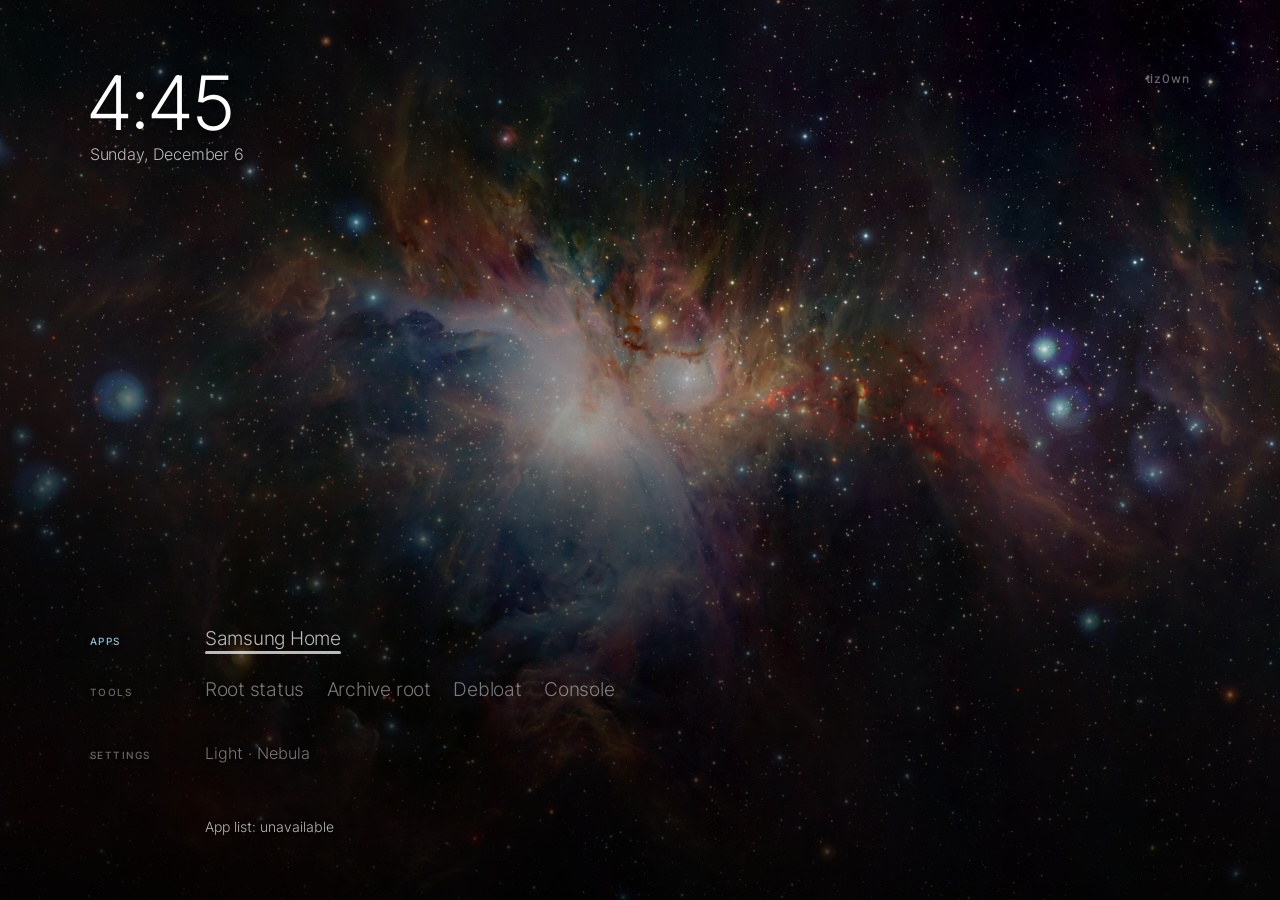
==== commit 44a05a8a: "Typographic TV menu on the packaged origin; Home-key trial tooling Home and tools are rebuilt as one" ====
--- a/exploits/tiz0wn-app/home.html
+++ b/exploits/tiz0wn-app/home.html
@@ -6,138 +6,141 @@
 <title>tiz0wn</title>
 <link rel="stylesheet" href="ui/tokens.css">
 <style>
+/* Inter (SIL OFL 1.1, assets/inter.license), Latin subset, the two weights the system uses. */
+@font-face { font-family: "Inter"; font-style: normal; font-weight: 300;
+  src: url(assets/inter-300.woff2) format("woff2"); }
+@font-face { font-family: "Inter"; font-style: normal; font-weight: 500;
+  src: url(assets/inter-500.woff2) format("woff2"); }
 * { box-sizing: border-box; }
 html { font-size: calc(9px + 0.36vw);
   font-size: max(9px, min(calc(9px + 0.36vw), 22px)); }
-html, body { min-height: 100%; }
+/* The home never scrolls: a scrolled document makes the TV re-raster the photo layer. */
+html, body { height: 100%; overflow: hidden; }
 body { margin: 0; min-height: 100vh; color: var(--ui-ink);
   font: var(--ui-weight-light) var(--ui-type-18)/var(--ui-leading-body) var(--ui-font);
+  font-kerning: normal; text-rendering: optimizeLegibility; -webkit-font-smoothing: antialiased;
   background: linear-gradient(180deg, var(--ui-canvas-top), var(--ui-canvas-bottom)); }
 html.transparent, html.transparent body { background: transparent !important; }
 .transparent .backdrop { display: none; }
 .backdrop { position: fixed; top: 0; right: 0; bottom: 0; left: 0;
   overflow: hidden; pointer-events: none;
-  /* Own compositor layer: the big gradient forms paint once and are never
-     repainted when a card focuses or a theme/glass toggle fires. */
+  /* Own compositor layer: the photo and its shading paint once, never on focus moves. */
   transform: translateZ(0);
-  /* 1920 px copy of assets/eso1006a.jpg; the 4000 px original is too large to decode on the TV. */
-  background: var(--ui-canvas-bottom) url(assets/eso1006a-1920.jpg) center 45% / cover no-repeat; }
-/* Theme scrim keeps text over the bright nebula core at 4.5:1. */
-.backdrop:after { content: ''; position: absolute; top: 0; right: 0; bottom: 0; left: 0;
-  background: linear-gradient(180deg, var(--ui-photo-scrim-top), var(--ui-photo-scrim-bottom)); }
-.credit { position: fixed; right: var(--ui-margin-inline); bottom: var(--ui-space-12); margin: 0;
-  color: var(--ui-meta); font: var(--ui-type-11)/1.3 var(--ui-font); }
-.clock { text-align: right; }
-.clock h1 { font-variant-numeric: tabular-nums; }
-/* Ink plus a canvas halo: row titles sit on the scrim alone, over the nebula core. */
-.rail-title { margin: var(--ui-space-16) 0 0; text-align: center; color: var(--ui-ink);
-  text-shadow: 0 0 .5rem var(--ui-canvas-top), 0 0 .125rem var(--ui-canvas-top);
-  font: var(--ui-weight-medium) var(--ui-type-13)/var(--ui-leading-eyebrow) var(--ui-font);
-  letter-spacing: var(--ui-tracking-wide); text-transform: uppercase; }
-/* Same centering as .shelf; 1.5vw extra left padding offsets the last tile's right margin. */
-.rail { display: flex; justify-content: center; padding: 0 6vw 0 7.5vw; }
-.rail[hidden], .rail-title[hidden] { display: none; }
-.tile { position: relative; flex: 0 0 9vw; min-width: 0; height: 15vh; min-height: 2.75rem;
-  display: flex; flex-direction: column; align-items: center; justify-content: center;
-  margin: 1vh 1.5vw 1vh 0; padding: var(--ui-space-12);
-  border: var(--ui-rim-width) solid var(--ui-rim-soft); border-radius: var(--ui-radius-card);
-  color: var(--ui-ink); cursor: pointer; font: inherit;
-  background: linear-gradient(150deg, var(--ui-fill-top), var(--ui-fill-mid) 55%, var(--ui-fill-bottom)), var(--ui-glass-base);
-  box-shadow: inset 0 var(--ui-rim-width) 0 var(--ui-highlight), var(--ui-elevation-rest); }
-.tile .glyph { display: block; width: 7vh; height: 7vh; border-radius: 50%;
-  border: var(--ui-rim-width) solid var(--ui-rim-soft); background: var(--ui-fill-mid);
-  font: var(--ui-weight-medium) var(--ui-type-26)/7vh var(--ui-font); text-align: center; }
-.tile img.glyph { border: 0; background: none; object-fit: contain; }
-.tile span { display: block; max-width: 100%; margin-top: var(--ui-space-8);
-  overflow: hidden; white-space: nowrap; text-overflow: ellipsis;
-  font: var(--ui-weight-medium) .8rem/var(--ui-leading-title) var(--ui-font); }
-.tile.input { flex-basis: 13vw; height: 10vh; align-items: flex-start; justify-content: flex-end; }
-.tile.input span { margin-top: 0; font-size: 1rem; }
-.tile small { display: block; margin-top: .3125rem; color: var(--ui-secondary);
-  font: var(--ui-weight-light) .72rem/var(--ui-leading-caption) var(--ui-font); }
-.tile:focus, .tile.current { z-index: 3; border-color: var(--ui-accent); outline: var(--ui-focus-width) solid var(--ui-accent);
-  outline-offset: var(--ui-focus-offset);
-  box-shadow: inset 0 var(--ui-rim-width) 0 var(--ui-highlight), var(--ui-elevation-focus); }
-.no-glass .tile { background: var(--ui-flat-card); }
-/* Home band (home.html#band): one bottom strip over the live source; the rest is hidden. */
-.band main { justify-content: flex-end; padding-top: 0;
-  background: linear-gradient(0deg, var(--ui-photo-scrim-bottom), transparent 55%); }
-.band header, .band .tools-title, .band .content, .band .controls, .band .credit,
-.band .backdrop { display: none; }
+  /* Shade the bottom (the index) and the top-left (the clock); the sky between stays open.
+     1920 px copy of assets/eso1006a.jpg; the 4000 px original is too large to decode on the TV. */
+  background: linear-gradient(0deg, rgba(0,0,0,.82), rgba(0,0,0,.45) 42%, rgba(0,0,0,0) 70%),
+    linear-gradient(90deg, rgba(0,0,0,.5), rgba(0,0,0,0) 60%),
+    linear-gradient(180deg, rgba(0,0,0,.35), rgba(0,0,0,0) 30%),
+    url(assets/eso1006a-1920.jpg) center 45% / cover no-repeat, var(--ui-canvas-bottom); }
+/* Everything on home is white type on the shaded photo. */
+main, .overlay { color: var(--ui-clock-ink); text-shadow: 0 .0625rem .5rem rgba(0,0,0,.4); }
 main { position: relative; display: flex; flex-direction: column; min-height: 100vh;
-  padding: var(--ui-margin-block) var(--ui-margin-inline) 3rem; }
+  padding: 8vh 7vw 7vh; }
+/* 720p has no room for the full bottom padding plus every row. */
+@media (max-height: 800px) { main { padding-bottom: 4vh; } }
+/* Two columns throughout: 9vw of labels, then content. The clock spans both. */
 header { display: flex; align-items: flex-start; justify-content: space-between; }
-.heading { min-width: 0; }
-.eyebrow { margin: 0 0 var(--ui-space-12); color: var(--ui-meta);
-  font: var(--ui-weight-medium) var(--ui-type-13)/var(--ui-leading-eyebrow) var(--ui-font);
-  letter-spacing: var(--ui-tracking-wide); text-transform: uppercase; }
-h1 { margin: 0; font: var(--ui-weight-light) var(--ui-type-44)/var(--ui-leading-display) var(--ui-font);
-  letter-spacing: var(--ui-tracking-tight); }
-.subhead { margin: var(--ui-space-8) 0 0; color: var(--ui-secondary);
-  font: var(--ui-weight-light) var(--ui-type-16)/var(--ui-leading-body) var(--ui-font); }
-.controls { display: flex; flex-wrap: wrap; }
-.controls .pill + .pill { margin-left: var(--ui-space-12); }
-.pill { min-height: 2.75rem; padding: 0 1.125rem; border: var(--ui-rim-width) solid var(--ui-rim);
-  border-radius: var(--ui-radius-pill); color: var(--ui-ink);
-  font: var(--ui-weight-medium) var(--ui-type-18)/var(--ui-leading-control) var(--ui-font);
-  background: linear-gradient(150deg, var(--ui-fill-top), var(--ui-fill-mid) 55%, var(--ui-fill-bottom)), var(--ui-glass-base);
-  box-shadow: var(--ui-elevation-control); cursor: pointer; white-space: nowrap; }
-.pill:focus, .pill.current, .card:focus, .card.current,
-.dialog button:focus, .dialog button.current {
-  outline: var(--ui-focus-width) solid var(--ui-accent); outline-offset: var(--ui-focus-offset); }
-.content { position: relative; left: calc(-1 * var(--ui-margin-inline));
-  display: flex; align-items: center; flex: 1; width: 100vw; min-height: 0;
-  margin-top: var(--ui-space-24); }
-.viewport { position: relative; overflow: hidden; flex: 1; min-height: 0; }
-/* Static centered row; the extra 2vw left padding offsets the last card's right margin. */
-.shelf { display: flex; justify-content: center; padding: 12px 6vw 12px 8vw; }
-.card { position: relative; flex: 0 0 18vw; min-width: 0; display: flex; flex-direction: column;
-  justify-content: flex-end; height: 18vh; min-height: 2.75rem;
-  /* 2vw right margin spaces the cards: flexbox gap is unsupported on the TV's Chromium 69. */
-  margin: 2vh 2vw 2vh 0;
-  padding: var(--ui-space-24);
-  border: var(--ui-rim-width) solid var(--ui-rim-soft); border-radius: var(--ui-radius-card);
-  color: var(--ui-ink); text-align: left; cursor: pointer;
-  font: inherit;
-  background: linear-gradient(150deg, var(--ui-fill-top), var(--ui-fill-mid) 55%, var(--ui-fill-bottom)), var(--ui-glass-base);
-  box-shadow: inset 0 var(--ui-rim-width) 0 var(--ui-highlight), var(--ui-elevation-rest); }
-.card span { display: block; font: var(--ui-weight-medium) 1.15rem/var(--ui-leading-title) var(--ui-font); }
-.card small { display: block; margin-top: .3125rem; color: var(--ui-secondary);
-  font: var(--ui-weight-light) .72rem/var(--ui-leading-caption) var(--ui-font);
-  white-space: nowrap; overflow: hidden; text-overflow: ellipsis; }
-.card:focus, .card.current { z-index: 3; border-color: var(--ui-accent);
-  box-shadow: inset 0 var(--ui-rim-width) 0 var(--ui-highlight), var(--ui-elevation-focus); }
-.card.selected, .card.selected:focus { border-color: var(--ui-accent); }
-@supports (transform: translateY(-.375rem)) {
-  .pill, .dialog button {
-    transition: transform var(--ui-motion-focus) var(--ui-motion-easing); }
-  .pill:focus, .pill.current, .dialog button:focus, .dialog button.current {
-    transform: translateY(-.375rem) scale(1.035); }
-}
-.controls { margin-top: var(--ui-space-24); }
-.status { margin: var(--ui-space-12) 0 0; overflow: hidden; white-space: nowrap;
-  text-overflow: ellipsis; color: var(--ui-secondary);
-  font: var(--ui-weight-light) var(--ui-type-16)/var(--ui-leading-body) var(--ui-font); }
-.diagnostics { margin: var(--ui-space-12) 0 0; overflow: hidden; white-space: nowrap;
-  text-overflow: ellipsis;
-  color: var(--ui-meta); font: var(--ui-type-11)/1.3 var(--ui-font-diagnostic); }
+/* The date centres under the time. A line box of .82 trims the empty descender space
+   below the digits, so the date sits just under them. */
+.clock { text-align: center; }
+.clock h1 { margin: 0; font: var(--ui-weight-light) 5.5rem/.82 var(--ui-font);
+  letter-spacing: -.045em; font-variant-numeric: tabular-nums;
+  /* Inter's "1" carries a wide left bearing: pull the digits back onto the 7vw edge. */
+  position: relative; left: -.09em; }
+.clock .subhead { margin: var(--ui-space-12) 0 0; color: var(--ui-dark-secondary);
+  font: var(--ui-weight-light) 1.15rem/var(--ui-leading-body) var(--ui-font);
+  letter-spacing: -.005em; }
+.eyebrow, .rail-title { margin: 0; color: var(--ui-dark-secondary);
+  font: var(--ui-weight-medium) .7rem/var(--ui-leading-eyebrow) var(--ui-font);
+  letter-spacing: .16em; text-transform: uppercase; }
+/* The wordmark is set lowercase, as the name is written. */
+header .eyebrow { opacity: .55; text-transform: none; letter-spacing: .08em;
+  font-size: .9rem; }
+/* The index: one row per kind, all items in one light text size. Hierarchy comes from
+   brightness alone: idle rows dim, the active row brighter, the focused item full white. */
+.index { margin-top: auto; }
+.row { display: flex; align-items: baseline; }
+.row + .row { margin-top: var(--ui-space-8); }
+.rail-title { flex: 0 0 9vw; opacity: .55; }
+.rail-title[hidden], .rail[hidden] { display: none; }
+.rail, .shelf, .controls { display: flex; flex-wrap: wrap; flex: 1; min-width: 0; }
+/* Items space with a right margin: flexbox gap is unsupported on the TV's Chromium 69. */
+.tile, .chip, .card, .pill, .dialog button { position: relative; flex: none; min-height: 2.75rem;
+  margin: 0 1.75vw 0 0; padding: 0; border: 0; background: transparent;
+  color: var(--ui-dark-ink); cursor: pointer; white-space: nowrap; text-shadow: inherit;
+  /* Tracks the width more closely than rem, so eight apps keep one line at 720p too. */
+  font: var(--ui-weight-light) calc(.9rem + .55vw)/2.75rem var(--ui-font); letter-spacing: -.012em;
+  /* Brightness steps are instant. The Q60T showed the photo flicker on row moves
+     (2026-11-07); this, together with the row class on #index, removed it. */
+  opacity: .46; }
+.tile span, .chip span, .card span { font: inherit; }
+.at-apps #apps > *, .at-inputs #inputs > *, .at-shelf .shelf > *,
+.at-controls #row-controls .pill, .dialog button { opacity: .72; }
+.at-apps #apps-title, .at-inputs #inputs-title, .at-shelf .tools-title,
+.at-controls #settings-title { opacity: 1; color: var(--ui-dark-accent); }
+/* Focus: full white plus an underline, the same for every item. Nothing moves or resizes. */
+.tile:before, .chip:before, .card:before, .pill:before, .dialog button:before {
+  content: ''; position: absolute;
+  left: 0; right: 0; bottom: .25rem; height: .1875rem; border-radius: .125rem;
+  background: var(--ui-dark-ink); opacity: 0; }
+.tile:focus, .tile.current, .chip:focus, .chip.current, .card:focus, .card.current,
+.pill:focus, .pill.current, .dialog button:focus,
+.dialog button.current { z-index: 3; opacity: 1; outline: none; }
+.tile:focus:before, .tile.current:before, .chip:focus:before, .chip.current:before,
+.card:focus:before, .card.current:before, .pill:focus:before, .pill.current:before,
+.dialog button:focus:before, .dialog button.current:before { opacity: 1; }
+.card.selected { opacity: 1; }
+/* Settings are utility, not content: set apart, one step smaller, and folded into one
+   summary line until opened. A setting shows its name, then its value a step quieter. */
+#row-controls { margin-top: 3vh; }
+.pill { font-size: 1.15rem; letter-spacing: 0; }
+.pill[data-value]:after { content: attr(data-value); margin-left: .45em; opacity: .55; }
+.controls, .settings-open #control-more { display: none; }
+.settings-open .controls { display: flex; }
+/* Apps show their name; a native icon, when readable, sits before it. No monogram. */
+.tile i.glyph { display: none; }
+.tile img.glyph { width: 1.25em; height: 1.25em; margin-right: .5em; border-radius: .25em;
+  object-fit: contain; vertical-align: -.2em; }
+/* A connected input gets an accent dot after its name. */
+.chip.live span:after { content: ''; display: inline-block; width: .28em; height: .28em;
+  margin-left: .4em; border-radius: 50%; vertical-align: .2em;
+  background: var(--ui-dark-accent); }
+/* Captions are read out with their item and shown once, in the caption line. */
+.chip small, .card small { position: absolute; width: 1px; height: 1px; margin: 0;
+  padding: 0; overflow: hidden; clip: rect(0 0 0 0); white-space: nowrap; }
+.caption, .status, .diagnostics { margin: 0 0 0 9vw; overflow: hidden; white-space: nowrap;
+  text-overflow: ellipsis; color: var(--ui-dark-secondary); }
+.caption { min-height: 1.4em; margin-top: 2.5vh;
+  font: var(--ui-weight-light) 1.15rem/var(--ui-leading-body) var(--ui-font); }
+.status { font: var(--ui-weight-light) var(--ui-type-16)/var(--ui-leading-body) var(--ui-font); }
+.diagnostics { margin-top: var(--ui-space-8); font: var(--ui-type-11)/1.3 var(--ui-font-diagnostic); }
 .diagnostics[hidden], .overlay[hidden] { display: none; }
-.no-glass body { background: var(--ui-flat-canvas); }
+/* Flat mode: a dark plain canvas, since all home type is white. */
+.no-glass body { background: var(--ui-dark-flat); }
 .no-glass .backdrop { display: none; }
-.no-glass .pill, .no-glass .card { background: var(--ui-flat-card); }
+/* Home band (home.html#band): the Apps and Inputs rows over the live source; the rest is hidden. */
+/* The picture behind is arbitrary (white menus, snow), so the rows sit on a near-opaque
+   lower third: the scrim holds up to 30 % height and is gone by 62 %. test_wgt checks every
+   band text tone against it over a white frame. The page itself stays transparent. */
+html.band, html.band body { background: transparent; }
+.band main { padding-top: 0;
+  background: linear-gradient(0deg, var(--ui-source-scrim-bottom),
+    var(--ui-source-scrim-bottom) 30%, rgba(0,0,0,0) 62%); }
+.band header, .band #row-shelf, .band #row-controls { display: none; }
+/* Over a live source the photo stays hidden; it returns only if there is no source. */
+.band:not(.no-source) .backdrop { display: none; }
+.band .rail-title { opacity: .8; }
+/* Arrival: the index fades in over the picture. Opacity only, nothing moves over video. */
+.band .index, .band .caption { opacity: 0;
+  transition: opacity var(--ui-motion-focus) var(--ui-motion-easing); }
+.band.shown .index, .band.shown .caption { opacity: 1; }
+/* The quit sheet is the index's own language: a question and two text choices on a veil. */
 .overlay { position: fixed; top: 0; right: 0; bottom: 0; left: 0; z-index: 5;
-  display: flex; align-items: center;
-  justify-content: center; background: var(--ui-veil); }
-.dialog { width: 30rem; max-width: 88vw; padding: 2.5rem;
-  border: var(--ui-rim-width) solid var(--ui-rim); border-radius: var(--ui-radius-card);
-  background: linear-gradient(150deg, var(--ui-fill-top), var(--ui-fill-mid) 55%, var(--ui-fill-bottom)), var(--ui-flat-card);
-  box-shadow: var(--ui-elevation-control), var(--ui-elevation-rest); }
-.dialog h2 { margin: 0 0 1.75rem;
-  font: var(--ui-weight-medium) var(--ui-type-26)/var(--ui-leading-title) var(--ui-font); }
-.dialog button { min-height: 2.75rem; padding: .75rem 1.875rem;
-  border: var(--ui-rim-width) solid var(--ui-rim); border-radius: var(--ui-radius-confirm-action);
-  color: var(--ui-ink); background: var(--ui-flat-card); cursor: pointer;
-  font: var(--ui-weight-medium) var(--ui-type-18)/var(--ui-leading-control) var(--ui-font); }
+  display: flex; align-items: center; justify-content: center;
+  background: var(--ui-dark-flat); }
+.dialog { min-width: 30rem; max-width: 86vw; }
+.dialog h2 { margin: 0 0 3vh; font: var(--ui-weight-light) 3.2rem/1.1 var(--ui-font);
+  letter-spacing: -.03em; }
 </style>
 <script>
 (function () {
@@ -154,52 +157,59 @@
 <div class="backdrop" aria-hidden="true"></div>
 <main>
   <header>
-    <div class="heading">
-      <p class="eyebrow">tiz0wn</p>
-      <h1>Home</h1>
-      <p class="subhead">Open an app, switch input, or check root and debloat.</p>
-    </div>
     <div class="clock">
-      <p class="eyebrow">&nbsp;</p>
       <h1 id="clock-time"></h1>
       <p class="subhead" id="clock-date"></p>
     </div>
+    <p class="eyebrow">tiz0wn</p>
   </header>
-  <h2 class="rail-title" id="apps-title" hidden>Apps</h2>
-  <section class="rail" id="apps" aria-labelledby="apps-title" hidden></section>
-  <h2 class="rail-title" id="inputs-title" hidden>Inputs</h2>
-  <section class="rail" id="inputs" aria-labelledby="inputs-title" hidden></section>
-  <h2 class="rail-title tools-title">Tools</h2>
-  <div class="content">
-    <div class="viewport" id="viewport">
+  <div class="index" id="index">
+    <div class="row" id="row-apps">
+      <h2 class="rail-title" id="apps-title" hidden>Apps</h2>
+      <section class="rail" id="apps" aria-labelledby="apps-title" hidden></section>
+    </div>
+    <div class="row" id="row-inputs">
+      <h2 class="rail-title" id="inputs-title" hidden>Inputs</h2>
+      <section class="rail" id="inputs" aria-labelledby="inputs-title" hidden></section>
+    </div>
+    <div class="row" id="row-shelf">
+      <h2 class="rail-title tools-title">Tools</h2>
       <section class="shelf" id="shelf" aria-label="Tools"></section>
     </div>
+    <div class="row" id="row-controls">
+      <h2 class="rail-title" id="settings-title">Settings</h2>
+      <button type="button" class="pill" id="control-more" aria-expanded="false"></button>
+      <div class="controls" role="group" aria-labelledby="settings-title">
+        <button type="button" class="pill" id="control-theme" aria-pressed="false" data-value="Light">Theme</button>
+        <button type="button" class="pill" id="control-glass" aria-pressed="true" data-value="Nebula">Wallpaper</button>
+        <button type="button" class="pill" id="control-background" aria-pressed="false" data-value="Off">Live TV</button>
+        <button type="button" class="pill" id="control-band" aria-pressed="false" data-value="Home">Opens to</button>
+        <button type="button" class="pill" id="control-diagnostics" aria-pressed="false" data-value="Off">Diagnostics</button>
+        <button type="button" class="pill" id="control-probe">Probe</button>
+        <button type="button" class="pill" id="control-exit">Quit</button>
+      </div>
+    </div>
   </div>
-  <div class="controls" role="group" aria-label="Home controls">
-    <button type="button" class="pill" id="control-theme" aria-pressed="false">Theme: Light</button>
-    <button type="button" class="pill" id="control-glass" aria-pressed="true">Glass: On</button>
-    <button type="button" class="pill" id="control-background" aria-pressed="false">Background: Solid</button>
-    <button type="button" class="pill" id="control-band" aria-pressed="false">Home band: Off</button>
-    <button type="button" class="pill" id="control-exit">Exit</button>
-    <button type="button" class="pill" id="control-diagnostics" aria-pressed="false">Diagnostics: Off</button>
-  </div>
-  <p class="status" id="status" aria-live="polite">Choose a tool to open.</p>
+  <p class="caption" id="caption" aria-hidden="true"></p>
+  <p class="status" id="status" aria-live="polite"></p>
   <p class="diagnostics" id="diagnostics" hidden></p>
 </main>
-<p class="credit">Orion Nebula: ESO/J. Emerson/VISTA, CC BY 4.0</p>
 <div class="overlay" id="overlay" hidden role="dialog" aria-modal="true" aria-labelledby="exit-title">
-  <div class="dialog"><h2 id="exit-title">Leave home?</h2>
-    <button type="button" id="cancel-exit">Cancel</button>
-    <button type="button" id="exit">Exit</button>
+  <div class="dialog"><h2 id="exit-title">Quit tiz0wn?</h2>
+    <button type="button" id="cancel-exit">Stay</button>
+    <button type="button" id="exit">Quit</button>
   </div>
 </div>
 <script>
 (function () {
+  // Home runs on the packaged origin (the only one with tizen APIs); tools and the probe
+  // need the service's loopback origin.
+  var LOOPBACK = 'http://127.0.0.1:18735';
   var fixtures = [
-    {id: 'root', label: 'Root status', meta: 'Check root and agent state'},
-    {id: 'archive', label: 'Archive root', meta: 'Launch the archive route'},
-    {id: 'debloat', label: 'Debloat', meta: 'Disable or restore apps'},
-    {id: 'console', label: 'Console', meta: 'Run one root command'}
+    {id: 'root', label: 'Root status', meta: 'Root access and agent health'},
+    {id: 'archive', label: 'Archive root', meta: 'Root through the signed archive'},
+    {id: 'debloat', label: 'Debloat', meta: 'Disable or restore preinstalled apps'},
+    {id: 'console', label: 'Console', meta: 'Run a single command as root'}
   ];
   var shelf = document.getElementById('shelf');
   var status = document.getElementById('status');
@@ -209,6 +219,7 @@
   var glassButton = document.getElementById('control-glass');
   var backgroundButton = document.getElementById('control-background');
   var diagnosticButton = document.getElementById('control-diagnostics');
+  var moreButton = document.getElementById('control-more');
   var zones;
   var zoneOrder;
   var dialogFocusables;
@@ -216,12 +227,12 @@
   var zoneName = 'shelf';
   var zoneIndex = 0;
   var dialogIndex = 0;
-  var focusedCard = 0;
   var moved = false;
   // Band mode is the Home-button trial surface (docs/home-band-assessment.md).
   var band = /(^|[#&])band\b/.test(window.location.hash || '');
   var bandButton = document.getElementById('control-band');
   var bandArmed = false;
+  var diagnosticsOn = false;
   var lastEvent = '';
   var selectedCard = -1;
   var statusTimer;
@@ -262,26 +273,39 @@
     if (localStorage.getItem('ui-spike-theme') === 'dark') { theme = 'dark'; }
     if (localStorage.getItem('ui-home-glass') === 'off') { glass = false; }
     bandArmed = localStorage.getItem('ui-home-band') === 'on';
+    diagnosticsOn = localStorage.getItem('ui-home-diagnostics') === 'on';
   } catch (ignored) { /* Storage can be unavailable in a packaged app. */ }
+  function idleStatus() {
+    // The caption already describes the focus; the full home keeps this line for messages.
+    return band ? 'Choose an app or input.' : '';
+  }
   function setStatus(message, transient) {
     clearTimeout(statusTimer);
     status.textContent = message;
     logEvent(message);
     if (transient) {
       statusTimer = setTimeout(function () {
-        status.textContent = selectedCard < 0 ? 'Choose a tool to open.' :
+        status.textContent = selectedCard < 0 ? idleStatus() :
           fixtures[selectedCard].label + ' selected.';
         logEvent(status.textContent);
       }, 2400);
     }
   }
+  function focusLabel() {
+    if (!currentElement) { return 'none'; }
+    var label = currentElement.querySelector && currentElement.querySelector('span');
+    return zoneName + ' · ' + ((label || currentElement).textContent ||
+      currentElement.id || '');
+  }
   function updateDiagnostics() {
+    // The trial event sits early so a narrow screen does not ellipsize it away.
     diagnostics.textContent = 'view: ' + viewInfo() + ' · tvwindow:' +
       (sourceSupported ? 'support' : 'no') + ' · ' + fixtures.length +
-      ' items · Focus: ' + fixtures[focusedCard].label + ' · Theme: ' + theme +
-      ' · Glass: ' + (glass ? 'On' : 'Off') + ' · Background: ' +
+      ' items · Focus: ' + focusLabel() + (lastEvent ? ' · ' + lastEvent : '') +
+      ' · Theme: ' + theme + ' · Glass: ' + (glass ? 'On' : 'Off') +
+      ' · Background: ' +
       (sourceSupported ? (transparent ? 'Source' : 'Solid') : 'unsupported') +
-      (sourceError ? ' · ' + sourceError : '') + (lastEvent ? ' · ' + lastEvent : '');
+      (sourceError ? ' · ' + sourceError : '');
   }
   function selectCard(position) {
     var cards = shelf.querySelectorAll('.card');
@@ -293,22 +317,32 @@
     cards[position].classList.add('selected');
     cards[position].setAttribute('aria-pressed', 'true');
     setStatus('Opening ' + fixtures[position].label + '…', true);
-    window.location.href = 'tools.html#' + fixtures[position].id;
+    window.location.href = LOOPBACK + '/tools.html#' + fixtures[position].id;
+  }
+  // A setting keeps its name as text; the CSS shows the value after it, a step quieter.
+  function setValue(button, value) { button.setAttribute('data-value', value); }
+  function showDiagnostics(visible) {
+    diagnostics.hidden = !visible;
+    setValue(diagnosticButton, visible ? 'On' : 'Off');
+    diagnosticButton.setAttribute('aria-pressed', visible ? 'true' : 'false');
   }
   function showToggles() {
     document.documentElement.classList.toggle('dark', theme === 'dark');
     document.documentElement.classList.toggle('no-glass', !glass);
     document.documentElement.classList.toggle('transparent', transparent);
     document.documentElement.classList.toggle('band', band);
-    bandButton.textContent = 'Home band: ' + (bandArmed ? 'On' : 'Off');
+    document.documentElement.classList.toggle('no-source', !sourceSupported || !!sourceError);
+    setValue(bandButton, bandArmed ? 'Band' : 'Home');
     bandButton.setAttribute('aria-pressed', bandArmed ? 'true' : 'false');
-    themeButton.textContent = 'Theme: ' + (theme === 'dark' ? 'Dark' : 'Light');
+    setValue(themeButton, theme === 'dark' ? 'Dark' : 'Light');
     themeButton.setAttribute('aria-pressed', theme === 'dark' ? 'true' : 'false');
-    glassButton.textContent = 'Glass: ' + (glass ? 'On' : 'Off');
+    setValue(glassButton, glass ? 'Nebula' : 'Plain');
     glassButton.setAttribute('aria-pressed', glass ? 'true' : 'false');
-    backgroundButton.textContent = 'Background: ' +
-      (sourceSupported ? (transparent ? 'Source' : 'Solid') : 'unsupported');
+    setValue(backgroundButton, sourceSupported ? (transparent ? 'On' : 'Off') : 'Unavailable');
     backgroundButton.setAttribute('aria-pressed', transparent ? 'true' : 'false');
+    // Folded settings read as one quiet summary of the current state.
+    moreButton.textContent = [theme === 'dark' ? 'Dark' : 'Light', glass ? 'Nebula' : 'Plain']
+      .concat(sourceSupported ? ['Live TV ' + (transparent ? 'on' : 'off')] : []).join('  ·  ');
     backgroundButton.setAttribute('aria-disabled', sourceSupported ? 'false' : 'true');
     updateDiagnostics();
     logEvent('Theme: ' + theme + ' · Glass: ' + (glass ? 'On' : 'Off') +
@@ -325,8 +359,24 @@
     try { localStorage.setItem('ui-home-glass', glass ? 'on' : 'off'); } catch (ignored) {}
     showToggles();
   }
+  // Why Live TV cannot work on this page: which part of tizen.tvwindow is missing.
+  function sourceReason() {
+    var names = [];
+    try {
+      if (!window.tizen) { return 'no tizen object on ' + window.location.origin; }
+      if (!window.tizen.tvwindow) {
+        for (var name in window.tizen) { names.push(name); }
+        return 'tizen.tvwindow missing; tizen has ' + (names.join(', ') || 'nothing');
+      }
+      return 'tizen.tvwindow.show is ' + typeof window.tizen.tvwindow.show;
+    } catch (error) { return errorText(error); }
+  }
   function toggleBackground() {
-    if (!sourceSupported || sourcePending) { return; }
+    if (!sourceSupported) {
+      if (!band) { setStatus('Live TV unavailable: ' + sourceReason()); }
+      return;
+    }
+    if (sourcePending) { return; }
     var tvWindow = window.tizen.tvwindow;
     sourcePending = true;
     sourceError = '';
@@ -335,9 +385,7 @@
       transparent = false;
       sourceError = 'tvwindow ' + stage + ': ' +
         (error && (error.message || error.name) || String(error));
-      diagnostics.hidden = false;
-      diagnosticButton.textContent = 'Diagnostics: On';
-      diagnosticButton.setAttribute('aria-pressed', 'true');
+      showDiagnostics(true);
       showToggles();
       logEvent(sourceError);
     }
@@ -384,6 +432,11 @@
       var request = window.tizen.application.getCurrentApplication().getRequestedAppControl();
       return request && request.appControl ? request.appControl.operation : 'none';
     } catch (ignored) { return 'unavailable'; }
+  }
+  // The band fades in a beat after it is shown, so the transition actually runs.
+  function arrive() {
+    document.documentElement.classList.remove('shown');
+    setTimeout(function () { document.documentElement.classList.add('shown'); }, 30);
   }
   function hideBand() {
     noteEvent('band hide');
@@ -434,10 +487,20 @@
     zoneName = name;
     zoneIndex = clamp(next, zones[name].length);
     markCurrent(zones[name][zoneIndex]);
-    if (name === 'shelf') {
-      focusedCard = zoneIndex;
-      updateDiagnostics();
-    }
+    updateDiagnostics();
+    updateCaption();
+  }
+  // One caption line describes the focused item; the active row is marked for the CSS.
+  var caption = document.getElementById('caption');
+  // The active-row class sits on the index, not <html>, so a row change restyles the
+  // rows only and never the photo layer (the suspected flicker on the TV).
+  var indexEl = document.getElementById('index');
+  function updateCaption() {
+    var small = currentElement.querySelector && currentElement.querySelector('small');
+    caption.textContent = small ? small.textContent : '';
+    zoneOrder.forEach(function (zone) {
+      indexEl.classList.toggle('at-' + zone, zone === zoneName);
+    });
   }
   function setDialogCursor(next) {
     dialogIndex = clamp(next, dialogFocusables.length);
@@ -456,6 +519,18 @@
     });
   }
   zoneOrder.forEach(bindZone);
+  // Settings stay folded into one summary line; Enter opens them in place, Back folds them.
+  var settingButtons = zones.controls;
+  var settingsOpen = false;
+  function showSettings(open) {
+    settingsOpen = open;
+    document.documentElement.classList.toggle('settings-open', open);
+    moreButton.setAttribute('aria-expanded', open ? 'true' : 'false');
+    zones.controls = open ? settingButtons : [moreButton];
+    setCursor('controls', 0);
+  }
+  if (!band) { zones.controls = [moreButton]; bindZone('controls'); }
+  moreButton.onclick = function () { showSettings(true); };
   function errorText(error) {
     return error && (error.message || error.name) || String(error);
   }
@@ -471,13 +546,16 @@
     items.forEach(function (item) {
       var tile = build(item);
       tile.type = 'button';
+      if (!tile.id) { tile.id = name + '-' + zones[name].length; }
       rail.appendChild(tile);
       zones[name].push(tile);
     });
     rail.hidden = title.hidden = !items.length;
     bindZone(name);
-    // Start on the first app unless the viewer has already moved.
-    if (name === 'apps' && items.length && !moved) { setCursor('apps', 0); }
+    // Start on the first app unless the viewer has actually landed somewhere.
+    if (name === 'apps' && items.length && (!moved || !currentElement)) {
+      setCursor('apps', 0);
+    }
   }
   function launchApp(id, label) {
     var application = call('application', 'launch');
@@ -506,7 +584,7 @@
     var label = document.createElement('span');
     tile.className = 'tile';
     glyph.className = 'glyph';
-    glyph.textContent = app.label.charAt(0).toUpperCase();
+    glyph.setAttribute('aria-hidden', 'true');
     label.textContent = app.label;
     tile.appendChild(glyph);
     tile.appendChild(label);
@@ -531,15 +609,24 @@
   function loadApps() {
     var application = call('application', 'getAppsInfo');
     var self = '';
-    if (!application) { return; }
+    if (!application) {
+      setStatus('App list: unavailable', true);
+      withEscapes([]);
+      return;
+    }
     try { self = application.getCurrentApplication().appInfo.id; } catch (ignored) {}
     try {
       application.getAppsInfo(function (list) {
         var seen = {};
+        // An async null result must still leave the escape tiles reachable.
+        if (!Array.isArray(list)) { setStatus('App list: no data', true); }
+        list = Array.isArray(list) ? list : [];
         // shortcut: the first apps by name plus the escape tiles fill one 1080p row;
         // add paging or pinning if more apps matter.
         withEscapes(list.filter(function (app) {
-          if (!app.name || app.id === self || seen[app.id] || !isConsumer(app)) { return false; }
+          if (typeof app.name !== 'string' || !app.name ||
+              typeof app.id !== 'string' || !app.id ||
+              app.id === self || seen[app.id] || !isConsumer(app)) { return false; }
           seen[app.id] = true;
           return true;
         }).map(function (app) {
@@ -555,9 +642,9 @@
     var label = document.createElement('span');
     var meta = document.createElement('small');
     var name = 'HDMI ' + source.number;
-    tile.className = 'tile input';
+    tile.className = 'chip' + (source.connected ? ' live' : '');
     label.textContent = name;
-    meta.textContent = source.connected ? 'Connected' : 'No signal';
+    meta.textContent = source.now ? 'Now playing' : source.connected ? 'Connected' : 'No signal';
     tile.appendChild(label);
     tile.appendChild(meta);
     tile.onclick = function () {
@@ -579,10 +666,17 @@
     try {
       systeminfo.getPropertyValue('VIDEOSOURCE', function (video) {
         var ports = [];
+        if (!video) { setStatus('Inputs: no data', true); }
+        var now = null;
+        video = video || {};
+        // The main window's current source marks its input "Now playing"; optional API.
+        try { now = call('tvwindow', 'getSource') && window.tizen.tvwindow.getSource('MAIN'); }
+        catch (ignored) { now = null; }
         [[video.connected, true], [video.disconnected, false]].forEach(function (group) {
           (group[0] || []).forEach(function (info) {
-            if (info.type === 'HDMI') {
-              ports.push({number: info.number, connected: group[1], info: info});
+            if (info && info.type === 'HDMI') {
+              ports.push({number: info.number, connected: group[1], info: info,
+                now: !!now && now.type === 'HDMI' && now.number === info.number});
             }
           });
         });
@@ -619,7 +713,8 @@
     bandArmed = !bandArmed;
     try { localStorage.setItem('ui-home-band', bandArmed ? 'on' : 'off'); } catch (ignored) {}
     showToggles();
-    setStatus(bandArmed ? 'App start opens the Home band.' : 'App start opens the probe page.', true);
+    setStatus(bandArmed ? 'The app now opens to the Home band.' :
+      'The app now opens to the full home.', true);
   };
   // Trial evidence: what a Home press delivers, and whether the band comes back.
   document.addEventListener('visibilitychange', function () {
@@ -628,19 +723,25 @@
       transparent = false; // The platform may drop the source window while the app is hidden.
       toggleBackground();
       setCursor('apps', 0);
+      arrive();
     }
   });
   diagnosticButton.onclick = function () {
-    diagnostics.hidden = !diagnostics.hidden;
-    diagnosticButton.textContent = 'Diagnostics: ' + (diagnostics.hidden ? 'Off' : 'On');
-    diagnosticButton.setAttribute('aria-pressed', diagnostics.hidden ? 'false' : 'true');
-    logEvent(diagnosticButton.textContent);
+    showDiagnostics(diagnostics.hidden);
+    // Persisted so the band, which has no settings row, shows the log only when asked.
+    try { localStorage.setItem('ui-home-diagnostics', diagnostics.hidden ? 'off' : 'on'); }
+    catch (ignored) {}
+    logEvent('Diagnostics ' + (diagnostics.hidden ? 'off' : 'on'));
   };
   window.addEventListener('resize', function () {
     updateDiagnostics();
     logEvent('Viewport resized');
   });
   document.getElementById('control-exit').onclick = openExit;
+  // The probe page is the old start screen; the service serves it at '/'.
+  document.getElementById('control-probe').onclick = function () {
+    window.location.href = LOOPBACK + '/';
+  };
   document.getElementById('cancel-exit').onclick = closeExit;
   document.getElementById('exit').onclick = leave;
   document.addEventListener('keydown', function (event) {
@@ -654,6 +755,7 @@
     if (back) {
       event.preventDefault();
       if (band && overlay.hidden) { hideBand(); }
+      else if (overlay.hidden && settingsOpen) { showSettings(false); }
       else if (overlay.hidden) { openExit(); } else { closeExit(); }
       return;
     }
@@ -678,7 +780,8 @@
     if (key === 'ArrowRight' || event.keyCode === 39) {
       event.preventDefault(); setCursor(zoneName, zoneIndex + 1);
     }
-    moved = true;
+    // An early key before a row exists must not suppress the first-app focus.
+    if (currentElement) { moved = true; }
     if (key === 'ArrowUp' || key === 'ArrowDown' ||
         event.keyCode === 38 || event.keyCode === 40) {
       event.preventDefault();
@@ -692,10 +795,15 @@
     }
   });
   showToggles();
+  showDiagnostics(diagnosticsOn);
   registerRemoteKeys();
   if (!band) { setCursor('shelf', 0); }
   noteEvent('start · operation ' + requestedOperation() + (band ? ' · band' : ''));
-  if (band) { toggleBackground(); }
+  if (band) {
+    setStatus(idleStatus());
+    arrive();
+    toggleBackground();
+  }
   tick();
   loadApps();
   loadInputs();
--- a/exploits/tiz0wn-app/ui/tokens.css
+++ b/exploits/tiz0wn-app/ui/tokens.css
@@ -10,6 +10,14 @@
   --ui-fill-mid: rgba(255,255,255,.22);
   --ui-highlight: rgba(255,255,255,.9);
   --ui-ink: #14171a;
+  --ui-clock-ink: #ffffff;
+  --ui-dark-base: rgba(0,0,0,.58);
+  --ui-dark-gloss: rgba(255,255,255,.10);
+  --ui-dark-rim: rgba(255,255,255,.26);
+  --ui-dark-ink: #ffffff;
+  --ui-dark-secondary: rgba(255,255,255,.72);
+  --ui-dark-accent: #8ec3dc;
+  --ui-dark-flat: rgba(0,0,0,.80);
   --ui-secondary: #4c545c;
   --ui-meta: #6f7780;
   --ui-accent: #2f6f8f;
@@ -17,11 +25,10 @@
   --ui-flat-card: #f6f7f8;
   --ui-flat-canvas: #e4e6e9;
   --ui-veil: rgba(28,32,38,.28);
-  --ui-photo-scrim-top: rgba(236,238,240,.50);
-  --ui-photo-scrim-bottom: rgba(223,226,229,.66);
+  --ui-source-scrim-bottom: rgba(0,0,0,.9);
   --ui-glass-base: rgba(246,248,250,.42);
 
-  --ui-font: -apple-system, "Segoe UI", Arial, sans-serif;
+  --ui-font: "Inter", -apple-system, "Segoe UI", Arial, sans-serif;
   --ui-font-diagnostic: ui-monospace, SFMono-Regular, Consolas, monospace;
   --ui-type-44: 2.2rem;
   --ui-type-26: 1.35rem;
@@ -79,6 +86,14 @@
   --ui-fill-mid: rgba(255,255,255,.09);
   --ui-highlight: rgba(255,255,255,.20);
   --ui-ink: #f2f4f6;
+  --ui-clock-ink: #ffffff;
+  --ui-dark-base: rgba(0,0,0,.58);
+  --ui-dark-gloss: rgba(255,255,255,.10);
+  --ui-dark-rim: rgba(255,255,255,.26);
+  --ui-dark-ink: #ffffff;
+  --ui-dark-secondary: rgba(255,255,255,.72);
+  --ui-dark-accent: #8ec3dc;
+  --ui-dark-flat: rgba(0,0,0,.80);
   --ui-secondary: #b3bac1;
   --ui-meta: #858d95;
   --ui-accent: #8ec3dc;
@@ -86,11 +101,10 @@
   --ui-flat-card: #1c2025;
   --ui-flat-canvas: #0d0f12;
   --ui-veil: rgba(0,0,0,.45);
-  --ui-photo-scrim-top: rgba(13,15,18,.42);
-  --ui-photo-scrim-bottom: rgba(13,15,18,.62);
+  --ui-source-scrim-bottom: rgba(0,0,0,.9);
   --ui-glass-base: rgba(13,15,18,.50);
 
-  --ui-font: -apple-system, "Segoe UI", Arial, sans-serif;
+  --ui-font: "Inter", -apple-system, "Segoe UI", Arial, sans-serif;
   --ui-font-diagnostic: ui-monospace, SFMono-Regular, Consolas, monospace;
   --ui-type-44: 2.2rem;
   --ui-type-26: 1.35rem;
